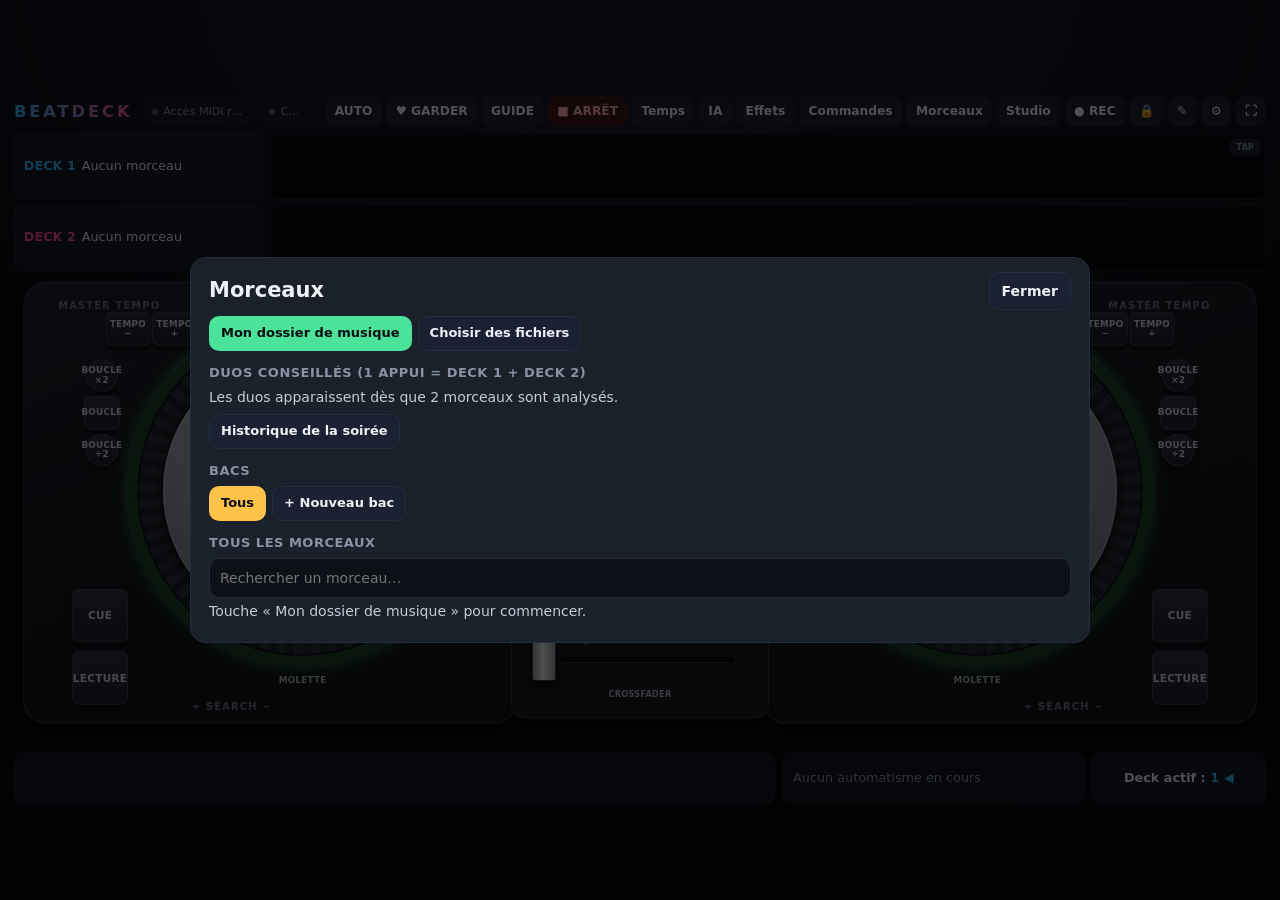
==== index.html @ bd131045 "Add files via upload" ====
<!doctype html>
<html lang="fr"><head><meta charset="utf-8">
<meta name="viewport" content="width=device-width,initial-scale=1,viewport-fit=cover,user-scalable=no">
<meta name="theme-color" content="#0b0d12"><link rel="manifest" href="beatdeck-manifest.json"><link rel="icon" href="beatdeck-192.png"><link rel="apple-touch-icon" href="beatdeck-192.png">
<title>BeatDeck</title>
<link rel="stylesheet" href="bd-style.css?v=5.3.1">
</head><body>
<div id="vp"><div id="stage">
  <header id="top">
    <b id="logo">BEATDECK</b><span id="st" class="pill">Platine non détectée</span><span id="prep" class="pill" hidden></span><span id="cb" class="pill">Compatibilité —</span>
    <span class="sp"></span>
    <button id="au" class="hb" title="L'IA enchaîne les morceaux à ta place">AUTO</button>
    <button id="garde" class="hb" title="Le public aime : je reste sur ce morceau aussi longtemps que tu veux">♥ GARDER</button>
    <button id="gu" class="hb" title="L'IA te guide pendant que tu mixes">GUIDE</button>
    <button id="stop" class="hb danger" title="Arrête tous les automatismes">■ ARRÊT</button>
    <button class="hb" data-pal="pal_temps">Temps</button><button class="hb" data-pal="pal_ia">IA</button><button class="hb" data-pal="pal_fx">Effets</button>
    <button class="hb" data-pal="rcm">Commandes</button><button class="hb" id="bLib">Morceaux</button><button class="hb" id="bStudio">Studio</button>
    <button class="hb" id="rec" title="Enregistrer le mix">● REC</button><button class="hb" id="lock" title="Mode soirée : écran verrouillé et toujours allumé">🔒</button><button class="hb" id="bEdit" title="Touche une commande à l'écran pour changer sa fonction">✎</button><button class="hb" data-pal="set" title="Réglages">⚙</button><button class="hb" id="fs" title="Plein écran">⛶</button>
  </header>
  <div id="waves"></div>
  <div id="sx1"></div>
  <footer id="bas"><div id="coach"></div><div id="note" hidden></div><div id="trans"></div><div id="actif"></div></footer>
</div></div>

<!-- Palette Temps -->
<div class="pan pal" id="pal_temps" hidden><div class="card">
  <div class="ch2"><h2>Temps</h2><span class="sp"></span><button class="x">Fermer</button></div>
  <p id="tinfo" class="info"></p>
  <h3>Ce morceau seulement</h3><div class="row" id="tcur"></div>
  <h3>Durée de chaque morceau (mode AUTO)</h3><div class="row" id="tdef"></div>
  <h3>Quand changer de morceau</h3><div class="row"><button data-tm="musical">Au meilleur moment musical (près de la durée)</button><button data-tm="precis">À l'échéance exacte (calée sur le temps)</button></div>
  <h3>Durée de la transition</h3><div class="row"><button data-tb="8">Éclair · 8 temps</button><button data-tb="16">Normale · 16 temps</button><button data-tb="32">Longue · 32 temps</button></div>
  <h3>Morceau suivant</h3><div class="row"><button id="tsi">Démarrer au refrain (sauter l'intro)</button></div>
</div></div>

<!-- Palette IA -->
<div class="pan pal" id="pal_ia" hidden><div class="card">
  <div class="ch2"><h2>IA</h2><span class="sp"></span><button class="x">Fermer</button></div>
  <div class="row"><button id="iaAuto">Mode AUTO</button><button id="iaNow">Mixer maintenant</button><button id="iaPlanBtn">Voir le plan prévu</button></div>
  <div id="iaPlan"></div>
  <div class="row"><button id="iaSugg" class="on ai">Meilleurs morceaux pour celui qui joue</button><button id="iaVal">Me montrer chaque transition AUTO avant</button></div>
  <h3>Piocher dans</h3><div class="row" id="iaBac"></div>
  <h3>Exigence sur le style des morceaux</h3><div class="row"><button data-ex="stricte">Stricte (même style uniquement)</button><button data-ex="normale">Normale</button><button data-ex="libre">Libre</button></div>
  <h3>Style des transitions</h3><div class="row"><button data-sty="propre">Propre, comme un DJ (conseillé)</button><button data-sty="festif">Festive (plus d'effets)</button></div>
  <h3>Effets pendant les morceaux (mode AUTO)</h3><div class="row"><button data-anim="non">Aucun</button><button data-anim="discret">Discrets (montée avant les drops)</button><button data-anim="normal">Normaux</button></div>
  <h3>Changer de style de musique</h3><div class="row"><button data-bloc="3">Après 3 morceaux</button><button data-bloc="5">Après 5</button><button data-bloc="8">Après 8</button><button data-bloc="0">Jamais</button><button id="iaRet">Revenir au tempo d'origine après chaque mix</button></div>
  <h3>Ambiance</h3><div class="row"><button data-amb="chill">Calme</button><button data-amb="normal">Normale</button><button data-amb="chaud">Chaude</button></div>
  <h3>Technique de transition</h3><div class="row" id="iaTech"></div>
  <h3>Préférences</h3><div class="row"><button id="iaAp">Suivre le plan IA</button><button id="iaDa">Drop automatique</button><button id="iaFx">Effets automatiques</button><button id="iaAf">Corriger les erreurs avant le mix</button></div>
  <p class="mu petit">« Suivre le plan IA » : chaque mix suit le plan calculé pour les deux morceaux. « Corriger les erreurs » : si un problème est détecté juste avant le mix, l'IA applique la correction proposée. Une technique forcée reste vérifiée par la détection d'erreurs.</p>
</div></div>

<!-- Palette Effets -->
<div class="pan pal" id="pal_fx" hidden><div class="card wide">
  <div class="ch2"><h2>Effets</h2><span class="sp"></span><button class="x">Fermer</button></div>
  <p class="mu petit">« Essayer » joue l'effet sur le deck en cours. « Attribuer » : touche ensuite la commande de ta platine (ou à l'écran) qui doit faire cet effet. Tiens SHIFT en même temps pour l'attribuer à la combinaison SHIFT.</p>
  <div class="row"><button id="mcB" class="on ai">Mes macros (plusieurs actions sur un seul bouton)</button></div>
  <div id="fxl"></div>
</div></div>

<!-- Commandes -->
<div class="pan" id="rcm" hidden><div class="card wide">
  <div class="ch2"><h2>Commandes de la platine</h2><span class="sp"></span><button class="x">Fermer</button></div>
  <p id="rcInfo" class="info"></p>
  <div class="row"><button id="rcCap" class="on ai">Configurer la platine pas à pas</button><button id="rcTest">Tester les commandes</button><button id="rcEdit">Modifier en touchant l'écran</button><button id="rcReset">Tout remettre par défaut</button></div>
  <div id="rcl"></div>
</div></div>

<!-- Éditeur de fonction -->
<div class="pan" id="pick" hidden><div class="card wide">
  <div class="ch2"><h2 id="pkT"></h2><span class="sp"></span><button class="x">Fermer</button></div>
  <p id="pkSub" class="mu"></p>
  <div id="pkForm"></div>
  <input class="inp" id="pkQ" placeholder="Rechercher une fonction…"><div id="pkL"></div>
</div></div>

<!-- Morceaux -->
<div class="pan" id="libm" hidden><div class="card wide">
  <div class="ch2"><h2>Morceaux</h2><span class="sp"></span><button class="x">Fermer</button></div>
  <input type="file" accept="audio/*" multiple id="lf" hidden><input type="file" webkitdirectory multiple id="lfd" hidden>
  <div class="row"><button id="ld_" class="on ok">Mon dossier de musique</button><button id="la">Choisir des fichiers</button></div><p class="mu" id="ls"></p>
  <h3>Duos conseillés (1 appui = deck 1 + deck 2)</h3><div id="dl"></div>
  <div class="row"><button id="hiB">Historique de la soirée</button></div>
  <h3>Bacs</h3><div class="row" id="bacs"></div>
  <h3>Tous les morceaux</h3><input id="q" class="inp" placeholder="Rechercher un morceau…"><div id="ll"></div>
</div></div>
<div class="pan" id="sugg" hidden><div class="card wide">
  <div class="ch2"><h2 id="sgT">Meilleurs morceaux</h2><span class="sp"></span><button class="x">Fermer</button></div>
  <div class="row"><button data-sd="0">Après le deck 1</button><button data-sd="1">Après le deck 2</button></div>
  <p id="sgI" class="info"></p><div id="sgL"></div>
</div></div>
<div class="pan" id="trk" hidden><div class="card"><div class="ch2"><h2 id="trkt" style="font-size:18px"></h2><span class="sp"></span><button class="x">Fermer</button></div><div id="trkb"></div></div></div>

<!-- Studio -->
<div class="pan" id="studio" hidden><div class="card big">
  <div class="ch2"><h2>Studio</h2><span class="sp"></span><button class="x">Fermer</button></div>
  <div class="tabs"><button data-st="st_tr" class="on">Transition</button><button data-st="st_du">Duos</button><button data-st="st_set">Set</button></div>
  <div id="st_tr" class="tabp"></div><div id="st_du" class="tabp" hidden></div><div id="st_set" class="tabp" hidden></div>
</div></div>

<!-- Macros -->
<div class="pan" id="macros" hidden><div class="card wide">
  <div class="ch2"><h2>Mes macros</h2><span class="sp"></span><button class="x">Fermer</button></div>
  <div class="row"><select class="sel" id="mcSel"></select><button id="mcNew">Nouvelle</button><button id="mcRen">Renommer</button><button id="mcDel">Supprimer</button></div>
  <div class="row"><button id="mcTry" class="on ok">Lancer</button><button id="mcAsg" class="on ai">Attribuer à une commande</button><button id="mcIA">L'IA propose une macro pour les 2 morceaux chargés</button></div>
  <div id="mcE"></div>
</div></div>
<!-- Aperçu avant transition AUTO -->
<div class="pan pal" id="apercu" hidden><div class="card">
  <div class="ch2"><h2>Transition prévue</h2><span class="sp"></span></div>
  <p id="apI" class="info"></p><canvas id="apC" class="tl" style="height:90px"></canvas><div id="apL"></div>
  <div class="row"><button id="apOk" class="on ok">Valider</button><button id="apAlt">Autre technique</button><button id="apNo">Repousser de 32 temps</button></div>
</div></div>
<!-- Historique -->
<div class="pan" id="hist" hidden><div class="card wide">
  <div class="ch2"><h2>Historique de la soirée</h2><span class="sp"></span><button class="x">Fermer</button></div>
  <div class="row"><button id="hiX">Copier la liste</button><button id="hiC">Effacer</button></div><div id="hiL"></div>
</div></div>
<!-- Réglages -->
<div class="pan" id="set" hidden><div class="card">
  <div class="ch2"><h2>Réglages</h2><span class="sp"></span><button class="x">Fermer</button></div>
  <h3>Profil (commandes, affichage, préférences de l'IA)</h3><select id="pf" class="sel"></select>
  <div class="row"><button id="pfn">Nouveau</button><button id="pfd">Dupliquer</button><button id="pfr">Renommer</button><button id="pfx">Supprimer</button><button id="pfe">Exporter</button><button id="pfi">Importer</button></div><input type="file" id="pfif" accept="application/json,.json" hidden>
  <h3>Retard du son (enceintes Bluetooth)</h3>
  <p class="mu petit">Le Bluetooth ajoute un retard entre la tablette et les enceintes. Mesure-le pour que les effets et les boucles tombent pile sur ce que tu entends.</p>
  <div class="row"><b id="latV"></b><button id="latM" class="on ai">Mesurer le retard</button><input type="range" class="rg" id="latS" min="0" max="500" step="5" style="flex:1"></div>
  <h3>Casque séparé (platine branchée en USB)</h3>
  <p class="mu petit" id="casInfo">Fonctionne seulement si la tablette envoie le son à la platine par le câble USB, et si Chrome accepte 4 canaux.</p>
  <div class="row"><button id="casT">Tester le casque séparé</button><label class="chk"><input type="checkbox" id="casOn">Utiliser le casque séparé</label></div>
  <h3>Son</h3>
  <label class="chk"><input type="checkbox" id="egal">Égaliser le volume entre les morceaux</label>
  <label class="chk"><input type="checkbox" id="calage">Démarrer le deck suivant calé sur le temps de l'autre</label>
  <label class="chk"><input type="checkbox" id="anaLive">Analyser la bibliothèque même pendant la lecture</label>
  <div class="row"><button id="tb">Tester le son</button></div>
  <h3>Affichage</h3>
  <label class="chk"><input type="checkbox" id="ui_wave">Formes d'onde</label><label class="chk"><input type="checkbox" id="ui_coach">Bandeau d'aide de l'IA</label>
  <span class="mu petit">Taille maximale de l'interface</span><input type="range" class="rg" id="ui_size" min=".6" max="1" step=".05">
  <div class="row"><button id="inst" hidden>Installer l'application</button></div>
  <p class="mu petit" id="ver"></p>
</div></div>

<!-- Mesure du retard -->
<div class="pan" id="calib" hidden><div class="card">
  <div class="ch2"><h2>Mesure du retard</h2><span class="sp"></span><button class="x">Fermer</button></div>
  <p>Mets le volume des enceintes à un niveau normal. Je vais jouer des « tic ». <b>Touche le grand bouton en même temps que chaque tic que tu entends</b>, en suivant le rythme.</p>
  <button id="calTap" class="tap">Commencer</button>
  <p id="calR" class="info"></p>
</div></div>

<!-- Choix -->
<div class="pan" id="choose" hidden><div class="card"><h3 id="cht"></h3><div class="row" id="chb"></div><div class="row"><button class="x">Annuler</button></div></div></div>

<!-- Capture guidée -->
<div id="cap" class="bandeau" hidden><div class="card">
  <small id="capN"></small><h2 id="capT"></h2><p id="capH"></p><p id="capR" class="info"></p><div class="bar"><i id="capP"></i></div>
  <div class="row"><button id="capB">← Retour</button><button id="capRe">Recommencer cette étape</button><button id="capNone">Elle n'envoie rien</button><button id="capSk">Passer</button><span class="sp"></span><button id="capQ">Quitter</button></div>
</div></div>
<!-- Test des commandes -->
<div id="test" class="bandeau" hidden><div class="card">
  <h2>Test des commandes</h2><p id="testL" class="info">Bouge une commande de ta platine : elle s'allume à l'écran et son message s'affiche ici.</p>
  <div class="row"><label class="chk"><input type="checkbox" id="testRun">Exécuter aussi les fonctions</label><span class="sp"></span><button id="testQ">Fermer</button></div>
</div></div>
<div id="learn" class="bandeau" hidden><div class="card"><h2 id="lnT"></h2><p>Touche maintenant la commande de ta platine (ou à l'écran) qui doit faire cet effet. Tiens SHIFT en même temps pour l'attribuer à la combinaison SHIFT.</p><div class="row"><span class="sp"></span><button id="lnQ">Annuler</button></div></div></div>

<div id="toast"></div>
<script src="bd-core.js?v=5.3.1"></script>
<script src="bd-audio.js?v=5.3.1"></script>
<script src="bd-analyse.js?v=5.3.1"></script>
<script src="bd-fonctions.js?v=5.3.1"></script>
<script src="bd-midi.js?v=5.3.1"></script>
<script src="bd-bib.js?v=5.3.1"></script>
<script src="bd-auto.js?v=5.3.1"></script>
<script src="bd-studio.js?v=5.3.1"></script>
<script src="bd-ui.js?v=5.3.1"></script>
<script src="bd-plus.js?v=5.3.1"></script>
<script src="bd-app.js?v=5.3.1"></script>
</body></html>
---- bd-style.css ----
:root{--s:#131722;--s2:#1b2132;--ln:#262d3d;--tx:#eef1f6;--mu:#8a93a5;--ai:#ffc24b;--ok:#4be39a;--bad:#ff5d5d;--led:#44e07a;--d0:#3ab4ff;--d1:#ff4f93}
*{box-sizing:border-box;-webkit-tap-highlight-color:transparent}
html,body{margin:0;height:100%;overflow:hidden;background:#07080b;color:var(--tx);font:14px/1.3 system-ui,-apple-system,Roboto,sans-serif;user-select:none;-webkit-user-select:none;touch-action:none}
[hidden]{display:none!important}
button{font:inherit;font-weight:600;color:var(--tx);background:var(--s2);border:1px solid var(--ln);border-radius:10px;padding:9px 12px;cursor:pointer}
button:active{transform:scale(.96)}
button.on{background:var(--c,var(--ok));color:#0b0d12;border-color:transparent}
button.on.ai{--c:var(--ai)}button.on.ok{--c:var(--ok)}
.mu{color:var(--mu)}.petit{font-size:12px}
.sp{flex:1}

/* ---- scène à l'échelle (2200 × 1240) ---- */
#vp{position:fixed;inset:0;overflow:hidden;background:radial-gradient(120% 90% at 50% 0,#171c2c,#07080b 70%)}
#stage{position:absolute;left:0;top:0;width:2200px;height:1240px;transform-origin:0 0;font-size:22px}
#top{position:absolute;left:24px;right:24px;top:10px;height:56px;display:flex;align-items:center;gap:10px;white-space:nowrap}
#logo{font-weight:800;letter-spacing:5px;font-size:28px;background:linear-gradient(90deg,var(--d0),var(--d1));-webkit-background-clip:text;background-clip:text;color:transparent;margin-right:6px}
.pill{max-width:440px;overflow:hidden;text-overflow:ellipsis;font-size:19px;color:var(--mu);background:var(--s);border:1px solid var(--ln);border-radius:30px;padding:8px 16px;cursor:default}
.pill:before{content:"";display:inline-block;width:11px;height:11px;border-radius:50%;background:#555;margin-right:9px;vertical-align:1px}
.pill.ok{color:var(--tx)}.pill.ok:before{background:var(--ok);box-shadow:0 0 10px var(--ok)}
#cb{cursor:pointer}#cb i{display:none}
.hb{font-size:21px;padding:10px 18px;border-radius:14px}
.hb.danger{background:#3a1418;border-color:#7a2630;color:#ffb3b8}
.hb.danger.vif{background:var(--bad);color:#fff;box-shadow:0 0 20px var(--bad)}
#au.on{--c:var(--ai)}
#garde.on{--c:#ff6f9f}
#bEdit.on{--c:var(--ai)}

#waves{position:absolute;left:24px;right:24px;top:76px;height:236px;display:flex;flex-direction:column;gap:8px}
.wr{flex:1;display:flex;gap:10px;min-height:0}
.wi{width:430px;background:var(--s);border:1px solid var(--ln);border-radius:14px;padding:10px 16px;display:flex;flex-direction:column;justify-content:center;gap:4px;overflow:hidden}
.wi .t1{display:flex;gap:10px;align-items:baseline;white-space:nowrap}.wi .t1 b{color:var(--c)}
.wi .nm{overflow:hidden;text-overflow:ellipsis;white-space:nowrap;font-size:22px}
.wi .t2{color:var(--mu);font-size:18px;white-space:nowrap;overflow:hidden;text-overflow:ellipsis}
.wc{flex:1;position:relative;border-radius:14px;overflow:hidden;border:1px solid var(--ln);background:#07080c}
.wc canvas{position:absolute;inset:0;width:100%;height:100%}
.wc .tag{position:absolute;right:10px;top:8px;font-size:16px;color:var(--ai);background:#000a;border-radius:8px;padding:2px 8px}
body.nowave #waves{opacity:.0;pointer-events:none}

/* ---- la platine SX1 ---- */
#sx1{position:absolute;inset:0;pointer-events:none}
#sx1>*{pointer-events:auto}
.plate{position:absolute;border-radius:40px;background:linear-gradient(160deg,#1e222b,#121419 60%);border:2px solid #2a2f3b;box-shadow:inset 0 2px 0 #ffffff10,0 20px 40px -18px #000;pointer-events:none!important}
.plate.mx{background:linear-gradient(180deg,#24282f,#16181d);border-radius:26px}
.deco{position:absolute;color:#6d7484;font-size:17px;letter-spacing:2px;font-weight:700;pointer-events:none!important;white-space:nowrap}
.deco.brand{font-size:26px;letter-spacing:1px;color:#9aa1ad;font-weight:600}
.ctl{position:absolute;transform:translate(-50%,-50%);display:flex;align-items:center;justify-content:center;touch-action:none}
.ctl .lbl{pointer-events:none;text-align:center;line-height:1.05;font-weight:800;letter-spacing:.5px}
.ctl .lbl.s{display:none;color:var(--ai)}
body.shift .ctl .lbl.b.hasS{display:none}body.shift .ctl .lbl.s{display:block}
.ctl .phn{display:none;position:absolute;left:50%;top:-4px;transform:translate(-50%,-100%);font-size:14px;color:var(--ai);white-space:nowrap;font-weight:700;background:#000c;padding:1px 6px;border-radius:6px}
body.edit .ctl .phn{display:block}
body.edit .ctl{outline:2px dashed #ffc24b88;outline-offset:4px;border-radius:12px}
.btn{background:linear-gradient(#2c313c,#1d2028);border:2px solid #3a404d;border-radius:12px;color:#d8dde6;box-shadow:0 5px 0 #0b0c10,0 8px 14px -6px #000;font-size:15px;padding:2px}
.btn.round{border-radius:50%}
.btn:active,.btn.hit{transform:translate(-50%,-48%);box-shadow:0 2px 0 #0b0c10}
.btn.on{border-color:var(--led);color:#fff;box-shadow:0 5px 0 #0b0c10,0 0 18px -2px var(--led),inset 0 0 12px #44e07a40}
.btn.big .lbl{font-size:18px}
.knob{flex-direction:column}
.knob .kb{position:relative;width:100%;height:100%;border-radius:50%}
.knob .kb:before{content:"";position:absolute;inset:-9px;border-radius:50%;background:conic-gradient(from 225deg,var(--c,#ffc24b) calc(var(--v,0)*270deg),#262d3d 0 270deg,transparent 0);-webkit-mask:radial-gradient(circle,transparent 62%,#000 64%);mask:radial-gradient(circle,transparent 62%,#000 64%)}
.knob .kb i{position:absolute;inset:0;border-radius:50%;background:radial-gradient(circle at 35% 28%,#5b6372,#15181f 70%);box-shadow:inset 0 1px 1px #fff3,0 6px 10px #000a}
.knob .kb i:after{content:"";position:absolute;left:50%;top:6px;width:5px;height:18px;margin-left:-2.5px;background:#fff;border-radius:3px}
.knob .lbl{position:absolute;top:100%;margin-top:14px;font-size:14px;color:#aeb4c0;white-space:nowrap}
.knob.flt .kb:before{--c:var(--led)}
.enc .kb:before{background:conic-gradient(#3a404d 0 360deg)!important}
.jog{border-radius:50%}
.jog .ring{position:absolute;inset:0;border-radius:50%;background:conic-gradient(var(--led) calc(var(--p,0)*360deg),#20402a 0);box-shadow:0 0 30px -8px var(--led)}
.jog .plat{position:absolute;inset:16px;border-radius:50%;background:repeating-conic-gradient(#2a2e37 0 3deg,#1d2027 3deg 6deg);box-shadow:inset 0 0 0 3px #0e1015}
.jog .top{position:absolute;inset:60px;border-radius:50%;background:radial-gradient(circle at 40% 30%,#c9ced6,#8b919c 55%,#6a707b);box-shadow:inset 0 2px 6px #fff8,0 4px 20px #000}
.jog .spin{position:absolute;inset:60px;border-radius:50%}
.jog .spin:after{content:"";position:absolute;left:50%;top:10px;width:10px;height:44px;margin-left:-5px;background:var(--c);border-radius:6px;box-shadow:0 0 10px var(--c)}
.jog .mid{position:absolute;inset:0;display:flex;flex-direction:column;align-items:center;justify-content:center;color:#11131a;pointer-events:none}
.jog .mid b{font-size:58px;line-height:1}.jog .mid small{font-size:20px;font-weight:700}
.jog .mid .tr{font-size:26px;font-weight:800;margin-top:6px;font-variant-numeric:tabular-nums}
.jog .lbl{position:absolute;bottom:-34px;font-size:15px;color:#aeb4c0}
.jog .ld{position:absolute;top:44%;font-size:22px;color:#11131a;font-weight:800;background:#ffc24b;border-radius:10px;padding:4px 10px}
.xf .tr{position:absolute;left:0;right:0;top:50%;height:12px;margin-top:-6px;background:#07080c;border:1px solid #3a404d;border-radius:6px}
.xf .th{position:absolute;top:50%;width:46px;height:78px;margin:-39px 0 0 -23px;border-radius:9px;background:linear-gradient(90deg,#8a919d,#f1f3f6 45%,#8a919d);border:3px solid #0a0b0e;box-shadow:0 8px 14px #000a}
.xf .lbl{position:absolute;top:100%;margin-top:22px;font-size:14px;color:#aeb4c0}
.hl{outline:5px solid var(--ai)!important;outline-offset:8px;border-radius:14px;animation:pulse 1s infinite}
.knob.hl,.enc.hl,.jog.hl,.round.hl{border-radius:50%}
@keyframes pulse{50%{outline-color:#ffc24b55}}
.flash{animation:fl .25s}
@keyframes fl{0%{filter:brightness(2.2)}100%{filter:none}}

#bas{position:absolute;left:24px;right:24px;bottom:12px;height:88px;display:flex;gap:12px}
#coach{flex:1;display:flex;align-items:center;padding:0 22px;border:1px solid var(--ln);border-radius:16px;background:var(--s);font-weight:600;overflow:hidden;white-space:nowrap;text-overflow:ellipsis;color:var(--mu)}
#coach.on{border-color:var(--ai);color:var(--tx)}
body.nocoach #coach{visibility:hidden}
#trans{width:520px;display:flex;align-items:center;gap:12px;padding:0 18px;border:1px solid var(--ln);border-radius:16px;background:var(--s);color:var(--mu);overflow:hidden;white-space:nowrap}
#trans.on{border-color:var(--ok);color:var(--tx)}
#actif{width:300px;display:flex;align-items:center;justify-content:center;border:1px solid var(--ln);border-radius:16px;background:var(--s);font-weight:800}

/* ---- panneaux (taille normale, hors échelle) ---- */
.pan{position:fixed;inset:0;display:flex;justify-content:center;align-items:center;background:#000a;z-index:20;touch-action:auto}
.pan.pal{align-items:flex-start;justify-content:flex-end;padding:56px 14px 0 0;background:#0006}
.card{width:min(580px,95vw);max-height:92vh;overflow:auto;background:#1b212b;border:1px solid var(--ln);border-radius:16px;padding:14px 18px;user-select:text;-webkit-user-select:text;touch-action:pan-y}
.card.wide{width:min(900px,96vw)}.card.big{width:min(1140px,98vw);max-height:96vh}
.card h2{margin:2px 0;font-size:21px}.card h3{margin:14px 0 6px;font-size:13px;color:var(--mu);font-weight:600;text-transform:uppercase;letter-spacing:.5px}.card p{margin:4px 0 8px;color:#c5ccd8}
.ch2{display:flex;align-items:center;gap:8px}
.row{display:flex;flex-wrap:wrap;gap:6px;align-items:center;margin:6px 0}.row button{padding:8px 11px;font-size:13px}
.tabs{display:flex;gap:6px;margin:8px 0}.tabs button{flex:1}.tabs button.on{--c:var(--ai)}
.sel,.inp{width:100%;padding:10px;border-radius:10px;background:#0d1017;color:var(--tx);border:1px solid var(--ln);font:inherit}.row .sel,.row .inp{width:auto;flex:1;min-width:120px}
.info{background:#0d1017;border:1px solid var(--ln);border-radius:10px;padding:8px 10px;font-size:13px}
.info:empty{display:none}
.bar{height:6px;background:#07080c;border-radius:3px;margin:8px 0}.bar i{display:block;height:100%;background:var(--ai);border-radius:3px;width:0}
.chk{display:flex;align-items:center;gap:8px;padding:6px 0}.chk input{width:20px;height:20px;accent-color:#ffc24b}
.lr{display:flex;align-items:center;gap:8px;padding:6px 0;border-bottom:1px solid var(--ln)}.lr>span{flex:1;overflow:hidden;white-space:nowrap;text-overflow:ellipsis}.lr button{min-width:40px;padding:8px 10px;font-weight:700}.lr.sel1{background:#ffc24b22}
.lr .nm{flex:1;text-align:left;overflow:hidden;text-overflow:ellipsis;white-space:nowrap}
.lr .wrap{white-space:normal}
.lr .d0{color:var(--d0)}.lr .d1{color:var(--d1)}
details{border-bottom:1px solid var(--ln);padding:4px 0}summary{padding:9px 0;font-weight:700;cursor:pointer}
.tag2{font-size:10px;color:var(--ai);border:1px solid #ffc24b66;border-radius:8px;padding:1px 6px;margin-left:4px}
.chip{padding:6px 10px;border-radius:16px;border:1px solid var(--ln);background:#0d1017;font-size:12px;color:var(--mu)}.chip.g{color:var(--ok);border-color:#4be39a66}.chip.a{color:var(--ai);border-color:#ffc24b66}.chip.r{color:var(--bad);border-color:#ff5d5d66}
.chips{display:flex;flex-wrap:wrap;gap:6px;margin:6px 0}
.iss{border-left:3px solid var(--ai);background:#0d1017;border-radius:8px;padding:8px 10px;margin:6px 0}.iss.err{border-color:var(--bad)}.iss.ok{border-color:var(--ok)}.iss button{margin-top:6px;padding:6px 10px;font-size:12px}
canvas.tl{width:100%;height:56px;display:block;background:#07080c;border:1px solid var(--ln);border-radius:10px;margin:6px 0;touch-action:none}
ul.pl{margin:4px 0 8px;padding-left:18px;color:#c5ccd8}ul.pl li{margin:3px 0}
input[type=range].rg{width:100%;accent-color:#ffc24b}
.fld{display:grid;grid-template-columns:minmax(150px,40%) 1fr;gap:6px 10px;align-items:center;margin:8px 0}
.fld label{color:var(--mu);font-size:13px}
.fn{display:flex;align-items:center;gap:8px;padding:7px 8px;border-radius:8px;cursor:pointer}.fn:hover,.fn.sel{background:#ffc24b22}.fn b{flex:1}.fn small{color:var(--mu)}
.bandeau{position:fixed;left:0;right:0;bottom:10px;display:flex;justify-content:center;z-index:25;pointer-events:none}
.bandeau .card{pointer-events:auto;border-color:var(--ai);width:min(760px,96vw)}
.tap{display:block;width:100%;height:150px;font-size:26px;margin:10px 0;--c:var(--ai)}
.tap.on{background:var(--ai);color:#111}
#toast{position:fixed;top:12px;left:50%;transform:translateX(-50%);background:#1b212b;border:1px solid var(--ln);border-radius:20px;padding:9px 18px;opacity:0;transition:opacity .25s;pointer-events:none;z-index:40;max-width:92vw;text-align:center}
#toast.on{opacity:1}#toast.err{border-color:var(--bad);color:#ffc5c9}
.bandeau.haut{bottom:auto;top:10px}

.pill{max-width:300px}
.hb{padding:10px 14px}
#gu.on{--c:var(--ok)}#rec.on{background:var(--bad);color:#fff;border-color:transparent}#lock.on{--c:var(--ai)}
.wi{position:relative}.tapb{position:absolute;right:10px;top:10px;font-size:14px;padding:4px 10px;border-radius:8px;color:var(--mu)}
.jog.alerte .ring{animation:al .5s infinite alternate}@keyframes al{to{background:conic-gradient(var(--bad) 360deg,var(--bad) 0);box-shadow:0 0 40px var(--bad)}}
body.verrou #sx1{pointer-events:none}body.verrou #sx1 .ctl{pointer-events:none}
#coach.guide{color:var(--tx);border-color:var(--ok);font-size:24px}
#coach.now{background:#4be39a33;border-color:var(--ok);animation:fl .4s}
#note{position:absolute;right:312px;top:0;width:520px;height:88px;display:flex;align-items:center;gap:14px;padding:0 18px;border:1px solid var(--ai);border-radius:16px;background:#1b212b;font-weight:700;z-index:2}
#note button{font-size:30px;padding:4px 18px}
.mstep{flex-wrap:wrap}.mstep .sel{flex:1;min-width:180px;width:auto}
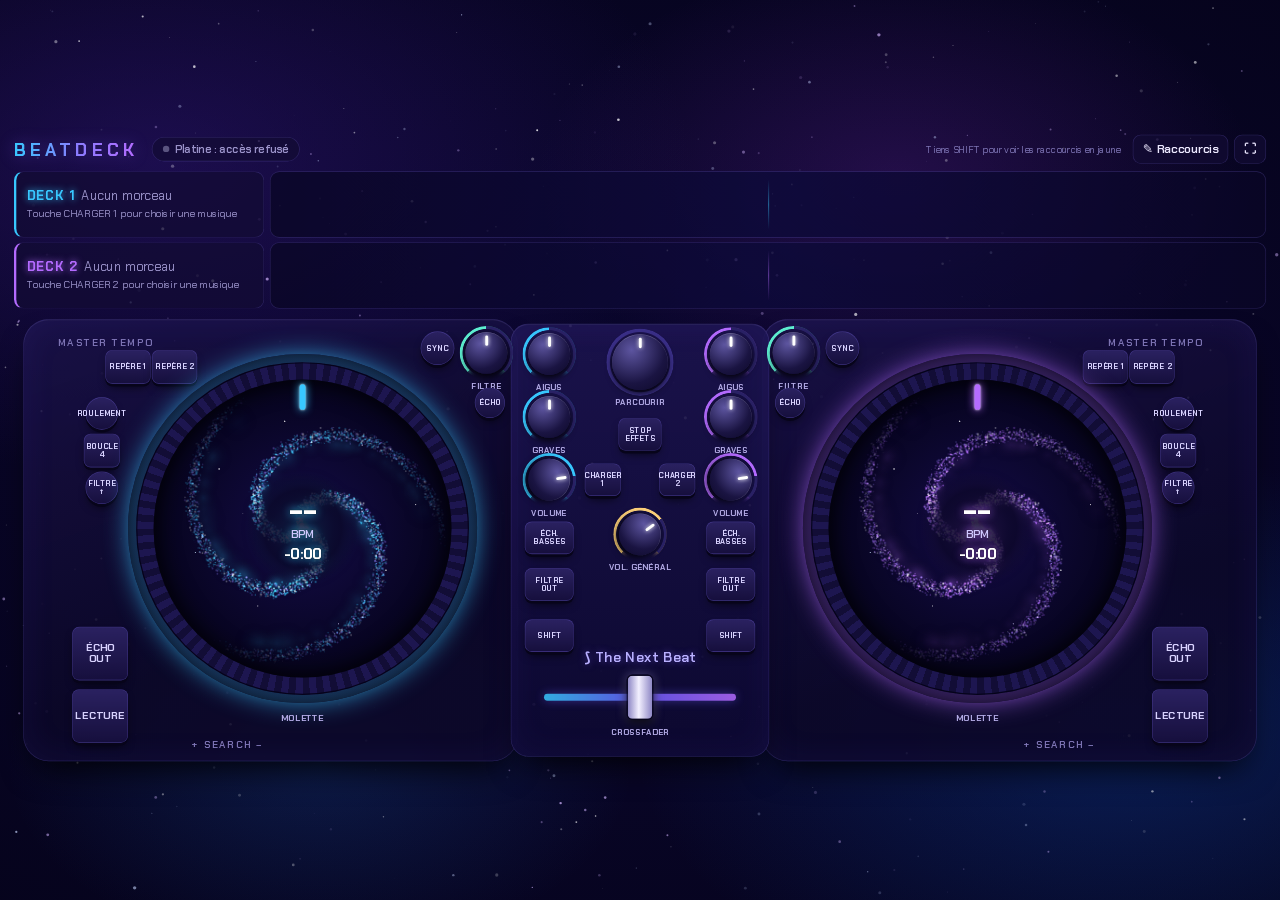
==== commit 0e9b8d80: "Add files via upload" ====
--- a/index.html
+++ b/index.html
@@ -1,177 +1,57 @@
 <!doctype html>
 <html lang="fr"><head><meta charset="utf-8">
 <meta name="viewport" content="width=device-width,initial-scale=1,viewport-fit=cover,user-scalable=no">
-<meta name="theme-color" content="#0b0d12"><link rel="manifest" href="beatdeck-manifest.json"><link rel="icon" href="beatdeck-192.png"><link rel="apple-touch-icon" href="beatdeck-192.png">
+<meta name="theme-color" content="#05031a"><link rel="manifest" href="beatdeck-manifest.json"><link rel="icon" href="beatdeck-192.png"><link rel="apple-touch-icon" href="beatdeck-192.png">
 <title>BeatDeck</title>
-<link rel="stylesheet" href="bd-style.css?v=5.3.1">
+<link rel="preconnect" href="https://fonts.googleapis.com"><link rel="preconnect" href="https://fonts.gstatic.com" crossorigin>
+<link href="https://fonts.googleapis.com/css2?family=Chakra+Petch:wght@500;600;700&display=swap" rel="stylesheet">
+<link rel="stylesheet" href="bd-style.css?v=6.2.0">
 </head><body>
+<canvas id="ciel"></canvas>
 <div id="vp"><div id="stage">
   <header id="top">
-    <b id="logo">BEATDECK</b><span id="st" class="pill">Platine non détectée</span><span id="prep" class="pill" hidden></span><span id="cb" class="pill">Compatibilité —</span>
+    <b id="logo">BEATDECK</b>
+    <button id="plat" class="pill" title="Ta platine : connexion et configuration">Platine…</button>
     <span class="sp"></span>
-    <button id="au" class="hb" title="L'IA enchaîne les morceaux à ta place">AUTO</button>
-    <button id="garde" class="hb" title="Le public aime : je reste sur ce morceau aussi longtemps que tu veux">♥ GARDER</button>
-    <button id="gu" class="hb" title="L'IA te guide pendant que tu mixes">GUIDE</button>
-    <button id="stop" class="hb danger" title="Arrête tous les automatismes">■ ARRÊT</button>
-    <button class="hb" data-pal="pal_temps">Temps</button><button class="hb" data-pal="pal_ia">IA</button><button class="hb" data-pal="pal_fx">Effets</button>
-    <button class="hb" data-pal="rcm">Commandes</button><button class="hb" id="bLib">Morceaux</button><button class="hb" id="bStudio">Studio</button>
-    <button class="hb" id="rec" title="Enregistrer le mix">● REC</button><button class="hb" id="lock" title="Mode soirée : écran verrouillé et toujours allumé">🔒</button><button class="hb" id="bEdit" title="Touche une commande à l'écran pour changer sa fonction">✎</button><button class="hb" data-pal="set" title="Réglages">⚙</button><button class="hb" id="fs" title="Plein écran">⛶</button>
+    <span class="aide">Tiens SHIFT pour voir les raccourcis en jaune</span>
+    <button class="hb" id="bEd" title="Choisir quel raccourci va sur quel bouton">✎ Raccourcis</button>
+    <button class="hb" id="fs" title="Plein écran">⛶</button>
   </header>
   <div id="waves"></div>
   <div id="sx1"></div>
-  <footer id="bas"><div id="coach"></div><div id="note" hidden></div><div id="trans"></div><div id="actif"></div></footer>
+</div></div>
+<div id="toast"></div>
+
+<!-- Ta platine -->
+<div class="pan" id="platp" hidden><div class="card">
+  <div class="ch2"><h2>Ta platine</h2><span class="sp"></span><button class="x">Fermer</button></div>
+  <p id="platI" class="info"></p>
+  <p>Si une commande de ta platine ne fait pas la bonne chose ou marche à l'envers, réapprends-la. Si plusieurs commandes se trompent, refais toute la configuration (environ 2 minutes).</p>
+  <div class="row"><button id="pRe" class="fort">Réapprendre une commande</button><button id="pCap">Configurer toute la platine</button></div>
 </div></div>
 
-<!-- Palette Temps -->
-<div class="pan pal" id="pal_temps" hidden><div class="card">
-  <div class="ch2"><h2>Temps</h2><span class="sp"></span><button class="x">Fermer</button></div>
-  <p id="tinfo" class="info"></p>
-  <h3>Ce morceau seulement</h3><div class="row" id="tcur"></div>
-  <h3>Durée de chaque morceau (mode AUTO)</h3><div class="row" id="tdef"></div>
-  <h3>Quand changer de morceau</h3><div class="row"><button data-tm="musical">Au meilleur moment musical (près de la durée)</button><button data-tm="precis">À l'échéance exacte (calée sur le temps)</button></div>
-  <h3>Durée de la transition</h3><div class="row"><button data-tb="8">Éclair · 8 temps</button><button data-tb="16">Normale · 16 temps</button><button data-tb="32">Longue · 32 temps</button></div>
-  <h3>Morceau suivant</h3><div class="row"><button id="tsi">Démarrer au refrain (sauter l'intro)</button></div>
+<!-- Choisir ses raccourcis -->
+<div class="pan cote" id="rpan" hidden><div class="card">
+  <div class="ch2"><h2 id="rT"></h2><span class="sp"></span><button id="rFin" class="fort">Terminé</button></div>
+  <p id="rCur" class="info"></p>
+  <div class="tabs" id="rTabs"><button data-c="base" class="on">Appui normal</button><button data-c="shift">Avec SHIFT (jaune)</button></div>
+  <label class="chk" id="rDeuxL"><input type="checkbox" id="rDeux" checked> Mettre le même raccourci sur le bouton de l'autre deck</label>
+  <div id="rL"></div>
+  <div class="row"><button id="rReset">Remettre les raccourcis conseillés partout</button></div>
+  <p class="mu">Pour changer un autre bouton, touche-le directement (à l'écran ou sur ta platine).</p>
 </div></div>
 
-<!-- Palette IA -->
-<div class="pan pal" id="pal_ia" hidden><div class="card">
-  <div class="ch2"><h2>IA</h2><span class="sp"></span><button class="x">Fermer</button></div>
-  <div class="row"><button id="iaAuto">Mode AUTO</button><button id="iaNow">Mixer maintenant</button><button id="iaPlanBtn">Voir le plan prévu</button></div>
-  <div id="iaPlan"></div>
-  <div class="row"><button id="iaSugg" class="on ai">Meilleurs morceaux pour celui qui joue</button><button id="iaVal">Me montrer chaque transition AUTO avant</button></div>
-  <h3>Piocher dans</h3><div class="row" id="iaBac"></div>
-  <h3>Exigence sur le style des morceaux</h3><div class="row"><button data-ex="stricte">Stricte (même style uniquement)</button><button data-ex="normale">Normale</button><button data-ex="libre">Libre</button></div>
-  <h3>Style des transitions</h3><div class="row"><button data-sty="propre">Propre, comme un DJ (conseillé)</button><button data-sty="festif">Festive (plus d'effets)</button></div>
-  <h3>Effets pendant les morceaux (mode AUTO)</h3><div class="row"><button data-anim="non">Aucun</button><button data-anim="discret">Discrets (montée avant les drops)</button><button data-anim="normal">Normaux</button></div>
-  <h3>Changer de style de musique</h3><div class="row"><button data-bloc="3">Après 3 morceaux</button><button data-bloc="5">Après 5</button><button data-bloc="8">Après 8</button><button data-bloc="0">Jamais</button><button id="iaRet">Revenir au tempo d'origine après chaque mix</button></div>
-  <h3>Ambiance</h3><div class="row"><button data-amb="chill">Calme</button><button data-amb="normal">Normale</button><button data-amb="chaud">Chaude</button></div>
-  <h3>Technique de transition</h3><div class="row" id="iaTech"></div>
-  <h3>Préférences</h3><div class="row"><button id="iaAp">Suivre le plan IA</button><button id="iaDa">Drop automatique</button><button id="iaFx">Effets automatiques</button><button id="iaAf">Corriger les erreurs avant le mix</button></div>
-  <p class="mu petit">« Suivre le plan IA » : chaque mix suit le plan calculé pour les deux morceaux. « Corriger les erreurs » : si un problème est détecté juste avant le mix, l'IA applique la correction proposée. Une technique forcée reste vérifiée par la détection d'erreurs.</p>
+<!-- Apprentissage des commandes -->
+<div class="bandeau" id="cap" hidden><div class="card">
+  <small id="capN" class="mu"></small><h3 id="capT"></h3><p id="capH"></p><p id="capR" class="ok"></p>
+  <div class="barre"><i id="capP"></i></div>
+  <div class="row"><button id="capB">Revenir</button><button id="capS">Passer (cette commande n'envoie rien)</button><span class="sp"></span><button id="capX">Arrêter</button></div>
 </div></div>
 
-<!-- Palette Effets -->
-<div class="pan pal" id="pal_fx" hidden><div class="card wide">
-  <div class="ch2"><h2>Effets</h2><span class="sp"></span><button class="x">Fermer</button></div>
-  <p class="mu petit">« Essayer » joue l'effet sur le deck en cours. « Attribuer » : touche ensuite la commande de ta platine (ou à l'écran) qui doit faire cet effet. Tiens SHIFT en même temps pour l'attribuer à la combinaison SHIFT.</p>
-  <div class="row"><button id="mcB" class="on ai">Mes macros (plusieurs actions sur un seul bouton)</button></div>
-  <div id="fxl"></div>
-</div></div>
-
-<!-- Commandes -->
-<div class="pan" id="rcm" hidden><div class="card wide">
-  <div class="ch2"><h2>Commandes de la platine</h2><span class="sp"></span><button class="x">Fermer</button></div>
-  <p id="rcInfo" class="info"></p>
-  <div class="row"><button id="rcCap" class="on ai">Configurer la platine pas à pas</button><button id="rcTest">Tester les commandes</button><button id="rcEdit">Modifier en touchant l'écran</button><button id="rcReset">Tout remettre par défaut</button></div>
-  <div id="rcl"></div>
-</div></div>
-
-<!-- Éditeur de fonction -->
-<div class="pan" id="pick" hidden><div class="card wide">
-  <div class="ch2"><h2 id="pkT"></h2><span class="sp"></span><button class="x">Fermer</button></div>
-  <p id="pkSub" class="mu"></p>
-  <div id="pkForm"></div>
-  <input class="inp" id="pkQ" placeholder="Rechercher une fonction…"><div id="pkL"></div>
-</div></div>
-
-<!-- Morceaux -->
-<div class="pan" id="libm" hidden><div class="card wide">
-  <div class="ch2"><h2>Morceaux</h2><span class="sp"></span><button class="x">Fermer</button></div>
-  <input type="file" accept="audio/*" multiple id="lf" hidden><input type="file" webkitdirectory multiple id="lfd" hidden>
-  <div class="row"><button id="ld_" class="on ok">Mon dossier de musique</button><button id="la">Choisir des fichiers</button></div><p class="mu" id="ls"></p>
-  <h3>Duos conseillés (1 appui = deck 1 + deck 2)</h3><div id="dl"></div>
-  <div class="row"><button id="hiB">Historique de la soirée</button></div>
-  <h3>Bacs</h3><div class="row" id="bacs"></div>
-  <h3>Tous les morceaux</h3><input id="q" class="inp" placeholder="Rechercher un morceau…"><div id="ll"></div>
-</div></div>
-<div class="pan" id="sugg" hidden><div class="card wide">
-  <div class="ch2"><h2 id="sgT">Meilleurs morceaux</h2><span class="sp"></span><button class="x">Fermer</button></div>
-  <div class="row"><button data-sd="0">Après le deck 1</button><button data-sd="1">Après le deck 2</button></div>
-  <p id="sgI" class="info"></p><div id="sgL"></div>
-</div></div>
-<div class="pan" id="trk" hidden><div class="card"><div class="ch2"><h2 id="trkt" style="font-size:18px"></h2><span class="sp"></span><button class="x">Fermer</button></div><div id="trkb"></div></div></div>
-
-<!-- Studio -->
-<div class="pan" id="studio" hidden><div class="card big">
-  <div class="ch2"><h2>Studio</h2><span class="sp"></span><button class="x">Fermer</button></div>
-  <div class="tabs"><button data-st="st_tr" class="on">Transition</button><button data-st="st_du">Duos</button><button data-st="st_set">Set</button></div>
-  <div id="st_tr" class="tabp"></div><div id="st_du" class="tabp" hidden></div><div id="st_set" class="tabp" hidden></div>
-</div></div>
-
-<!-- Macros -->
-<div class="pan" id="macros" hidden><div class="card wide">
-  <div class="ch2"><h2>Mes macros</h2><span class="sp"></span><button class="x">Fermer</button></div>
-  <div class="row"><select class="sel" id="mcSel"></select><button id="mcNew">Nouvelle</button><button id="mcRen">Renommer</button><button id="mcDel">Supprimer</button></div>
-  <div class="row"><button id="mcTry" class="on ok">Lancer</button><button id="mcAsg" class="on ai">Attribuer à une commande</button><button id="mcIA">L'IA propose une macro pour les 2 morceaux chargés</button></div>
-  <div id="mcE"></div>
-</div></div>
-<!-- Aperçu avant transition AUTO -->
-<div class="pan pal" id="apercu" hidden><div class="card">
-  <div class="ch2"><h2>Transition prévue</h2><span class="sp"></span></div>
-  <p id="apI" class="info"></p><canvas id="apC" class="tl" style="height:90px"></canvas><div id="apL"></div>
-  <div class="row"><button id="apOk" class="on ok">Valider</button><button id="apAlt">Autre technique</button><button id="apNo">Repousser de 32 temps</button></div>
-</div></div>
-<!-- Historique -->
-<div class="pan" id="hist" hidden><div class="card wide">
-  <div class="ch2"><h2>Historique de la soirée</h2><span class="sp"></span><button class="x">Fermer</button></div>
-  <div class="row"><button id="hiX">Copier la liste</button><button id="hiC">Effacer</button></div><div id="hiL"></div>
-</div></div>
-<!-- Réglages -->
-<div class="pan" id="set" hidden><div class="card">
-  <div class="ch2"><h2>Réglages</h2><span class="sp"></span><button class="x">Fermer</button></div>
-  <h3>Profil (commandes, affichage, préférences de l'IA)</h3><select id="pf" class="sel"></select>
-  <div class="row"><button id="pfn">Nouveau</button><button id="pfd">Dupliquer</button><button id="pfr">Renommer</button><button id="pfx">Supprimer</button><button id="pfe">Exporter</button><button id="pfi">Importer</button></div><input type="file" id="pfif" accept="application/json,.json" hidden>
-  <h3>Retard du son (enceintes Bluetooth)</h3>
-  <p class="mu petit">Le Bluetooth ajoute un retard entre la tablette et les enceintes. Mesure-le pour que les effets et les boucles tombent pile sur ce que tu entends.</p>
-  <div class="row"><b id="latV"></b><button id="latM" class="on ai">Mesurer le retard</button><input type="range" class="rg" id="latS" min="0" max="500" step="5" style="flex:1"></div>
-  <h3>Casque séparé (platine branchée en USB)</h3>
-  <p class="mu petit" id="casInfo">Fonctionne seulement si la tablette envoie le son à la platine par le câble USB, et si Chrome accepte 4 canaux.</p>
-  <div class="row"><button id="casT">Tester le casque séparé</button><label class="chk"><input type="checkbox" id="casOn">Utiliser le casque séparé</label></div>
-  <h3>Son</h3>
-  <label class="chk"><input type="checkbox" id="egal">Égaliser le volume entre les morceaux</label>
-  <label class="chk"><input type="checkbox" id="calage">Démarrer le deck suivant calé sur le temps de l'autre</label>
-  <label class="chk"><input type="checkbox" id="anaLive">Analyser la bibliothèque même pendant la lecture</label>
-  <div class="row"><button id="tb">Tester le son</button></div>
-  <h3>Affichage</h3>
-  <label class="chk"><input type="checkbox" id="ui_wave">Formes d'onde</label><label class="chk"><input type="checkbox" id="ui_coach">Bandeau d'aide de l'IA</label>
-  <span class="mu petit">Taille maximale de l'interface</span><input type="range" class="rg" id="ui_size" min=".6" max="1" step=".05">
-  <div class="row"><button id="inst" hidden>Installer l'application</button></div>
-  <p class="mu petit" id="ver"></p>
-</div></div>
-
-<!-- Mesure du retard -->
-<div class="pan" id="calib" hidden><div class="card">
-  <div class="ch2"><h2>Mesure du retard</h2><span class="sp"></span><button class="x">Fermer</button></div>
-  <p>Mets le volume des enceintes à un niveau normal. Je vais jouer des « tic ». <b>Touche le grand bouton en même temps que chaque tic que tu entends</b>, en suivant le rythme.</p>
-  <button id="calTap" class="tap">Commencer</button>
-  <p id="calR" class="info"></p>
-</div></div>
-
-<!-- Choix -->
-<div class="pan" id="choose" hidden><div class="card"><h3 id="cht"></h3><div class="row" id="chb"></div><div class="row"><button class="x">Annuler</button></div></div></div>
-
-<!-- Capture guidée -->
-<div id="cap" class="bandeau" hidden><div class="card">
-  <small id="capN"></small><h2 id="capT"></h2><p id="capH"></p><p id="capR" class="info"></p><div class="bar"><i id="capP"></i></div>
-  <div class="row"><button id="capB">← Retour</button><button id="capRe">Recommencer cette étape</button><button id="capNone">Elle n'envoie rien</button><button id="capSk">Passer</button><span class="sp"></span><button id="capQ">Quitter</button></div>
-</div></div>
-<!-- Test des commandes -->
-<div id="test" class="bandeau" hidden><div class="card">
-  <h2>Test des commandes</h2><p id="testL" class="info">Bouge une commande de ta platine : elle s'allume à l'écran et son message s'affiche ici.</p>
-  <div class="row"><label class="chk"><input type="checkbox" id="testRun">Exécuter aussi les fonctions</label><span class="sp"></span><button id="testQ">Fermer</button></div>
-</div></div>
-<div id="learn" class="bandeau" hidden><div class="card"><h2 id="lnT"></h2><p>Touche maintenant la commande de ta platine (ou à l'écran) qui doit faire cet effet. Tiens SHIFT en même temps pour l'attribuer à la combinaison SHIFT.</p><div class="row"><span class="sp"></span><button id="lnQ">Annuler</button></div></div></div>
-
-<div id="toast"></div>
-<script src="bd-core.js?v=5.3.1"></script>
-<script src="bd-audio.js?v=5.3.1"></script>
-<script src="bd-analyse.js?v=5.3.1"></script>
-<script src="bd-fonctions.js?v=5.3.1"></script>
-<script src="bd-midi.js?v=5.3.1"></script>
-<script src="bd-bib.js?v=5.3.1"></script>
-<script src="bd-auto.js?v=5.3.1"></script>
-<script src="bd-studio.js?v=5.3.1"></script>
-<script src="bd-ui.js?v=5.3.1"></script>
-<script src="bd-plus.js?v=5.3.1"></script>
-<script src="bd-app.js?v=5.3.1"></script>
+<script src="bd-interface.js?v=6.2.0"></script>
+<script src="bd-son.js?v=6.2.0"></script>
+<script src="bd-commandes.js?v=6.2.0"></script>
+<script src="bd-raccourcis.js?v=6.2.0"></script>
+<script src="bd-platine.js?v=6.2.0"></script>
+<script>demarrer()</script>
 </body></html>
--- a/bd-style.css
+++ b/bd-style.css
@@ -1,141 +1,150 @@
-:root{--s:#131722;--s2:#1b2132;--ln:#262d3d;--tx:#eef1f6;--mu:#8a93a5;--ai:#ffc24b;--ok:#4be39a;--bad:#ff5d5d;--led:#44e07a;--d0:#3ab4ff;--d1:#ff4f93}
+/* BeatDeck 6 · interface « galaxie » bleu / violet */
+:root{
+  --nuit:#05031a;        /* fond de l'espace */
+  --verre:#120c34b8;     /* plaques en verre sombre */
+  --bord:#8f7bff3a;      /* liseré violet des plaques */
+  --tx:#ece8ff;          /* texte clair légèrement lavande */
+  --mu:#9a92c9;          /* texte secondaire */
+  --d0:#38c8ff;          /* deck 1 : bleu électrique */
+  --d1:#b46bff;          /* deck 2 : violet */
+  --or:#ffd27a;          /* commandes du milieu */
+  --police:'Chakra Petch',system-ui,-apple-system,Roboto,sans-serif;
+}
 *{box-sizing:border-box;-webkit-tap-highlight-color:transparent}
-html,body{margin:0;height:100%;overflow:hidden;background:#07080b;color:var(--tx);font:14px/1.3 system-ui,-apple-system,Roboto,sans-serif;user-select:none;-webkit-user-select:none;touch-action:none}
+html,body{margin:0;height:100%;overflow:hidden;background:var(--nuit);color:var(--tx);font:14px/1.3 var(--police);user-select:none;-webkit-user-select:none;touch-action:none}
 [hidden]{display:none!important}
-button{font:inherit;font-weight:600;color:var(--tx);background:var(--s2);border:1px solid var(--ln);border-radius:10px;padding:9px 12px;cursor:pointer}
+button{font:inherit;font-weight:600;color:var(--tx);background:#1a1346;border:1px solid var(--bord);border-radius:10px;padding:9px 12px;cursor:pointer}
 button:active{transform:scale(.96)}
-button.on{background:var(--c,var(--ok));color:#0b0d12;border-color:transparent}
-button.on.ai{--c:var(--ai)}button.on.ok{--c:var(--ok)}
-.mu{color:var(--mu)}.petit{font-size:12px}
+button:focus-visible{outline:2px solid var(--d0);outline-offset:3px}
 .sp{flex:1}
 
-/* ---- scène à l'échelle (2200 × 1240) ---- */
-#vp{position:fixed;inset:0;overflow:hidden;background:radial-gradient(120% 90% at 50% 0,#171c2c,#07080b 70%)}
-#stage{position:absolute;left:0;top:0;width:2200px;height:1240px;transform-origin:0 0;font-size:22px}
+/* ---- fond : nébuleuses + ciel étoilé (canvas) ---- */
+#ciel{position:fixed;inset:0;z-index:0;pointer-events:none}
+body:before{content:"";position:fixed;inset:0;z-index:0;pointer-events:none;
+  background:
+    radial-gradient(60% 50% at 12% 18%,#3b1b8f66,transparent 70%),
+    radial-gradient(55% 45% at 88% 82%,#0f4fb855,transparent 70%),
+    radial-gradient(40% 35% at 70% 20%,#7a2bb93d,transparent 70%),
+    radial-gradient(35% 30% at 25% 85%,#1f6fd033,transparent 70%),
+    radial-gradient(120% 100% at 50% 50%,#0b0730,var(--nuit) 75%)}
+#vp{position:fixed;inset:0;overflow:hidden;z-index:1}
+#stage{position:absolute;left:0;top:0;width:2200px;height:1110px;transform-origin:0 0;font-size:22px}
+
+/* ---- en-tête ---- */
 #top{position:absolute;left:24px;right:24px;top:10px;height:56px;display:flex;align-items:center;gap:10px;white-space:nowrap}
-#logo{font-weight:800;letter-spacing:5px;font-size:28px;background:linear-gradient(90deg,var(--d0),var(--d1));-webkit-background-clip:text;background-clip:text;color:transparent;margin-right:6px}
-.pill{max-width:440px;overflow:hidden;text-overflow:ellipsis;font-size:19px;color:var(--mu);background:var(--s);border:1px solid var(--ln);border-radius:30px;padding:8px 16px;cursor:default}
-.pill:before{content:"";display:inline-block;width:11px;height:11px;border-radius:50%;background:#555;margin-right:9px;vertical-align:1px}
-.pill.ok{color:var(--tx)}.pill.ok:before{background:var(--ok);box-shadow:0 0 10px var(--ok)}
-#cb{cursor:pointer}#cb i{display:none}
-.hb{font-size:21px;padding:10px 18px;border-radius:14px}
-.hb.danger{background:#3a1418;border-color:#7a2630;color:#ffb3b8}
-.hb.danger.vif{background:var(--bad);color:#fff;box-shadow:0 0 20px var(--bad)}
-#au.on{--c:var(--ai)}
-#garde.on{--c:#ff6f9f}
-#bEdit.on{--c:var(--ai)}
+#logo{font-weight:700;letter-spacing:8px;font-size:30px;background:linear-gradient(90deg,var(--d0),#8a7dff 50%,var(--d1));-webkit-background-clip:text;background-clip:text;color:transparent;filter:drop-shadow(0 0 14px #7b5bff66)}
+.hb{font-size:21px;padding:10px 16px;border-radius:14px;background:var(--verre)}
 
+/* ---- bandes des decks ---- */
 #waves{position:absolute;left:24px;right:24px;top:76px;height:236px;display:flex;flex-direction:column;gap:8px}
 .wr{flex:1;display:flex;gap:10px;min-height:0}
-.wi{width:430px;background:var(--s);border:1px solid var(--ln);border-radius:14px;padding:10px 16px;display:flex;flex-direction:column;justify-content:center;gap:4px;overflow:hidden}
-.wi .t1{display:flex;gap:10px;align-items:baseline;white-space:nowrap}.wi .t1 b{color:var(--c)}
-.wi .nm{overflow:hidden;text-overflow:ellipsis;white-space:nowrap;font-size:22px}
+.wi,.wc{background:var(--verre);border:1px solid var(--bord);border-radius:16px}
+.wi{width:430px;padding:10px 18px;display:flex;flex-direction:column;justify-content:center;gap:4px;overflow:hidden;border-left:4px solid var(--c)}
+.wi .t1{display:flex;gap:12px;align-items:baseline;white-space:nowrap}.wi .t1 b{color:var(--c);letter-spacing:2px;text-shadow:0 0 12px var(--c)}
+.wi .nm{overflow:hidden;text-overflow:ellipsis;white-space:nowrap;font-size:22px;color:var(--mu)}
 .wi .t2{color:var(--mu);font-size:18px;white-space:nowrap;overflow:hidden;text-overflow:ellipsis}
-.wc{flex:1;position:relative;border-radius:14px;overflow:hidden;border:1px solid var(--ln);background:#07080c}
+.wc{flex:1;position:relative;overflow:hidden;background:linear-gradient(90deg,#0a0626cc,#0d0a3acc 50%,#0a0626cc)}
+.wc:after{content:"";position:absolute;left:50%;top:12%;bottom:12%;width:2px;background:linear-gradient(transparent,var(--c),transparent);opacity:.45}
 .wc canvas{position:absolute;inset:0;width:100%;height:100%}
-.wc .tag{position:absolute;right:10px;top:8px;font-size:16px;color:var(--ai);background:#000a;border-radius:8px;padding:2px 8px}
-body.nowave #waves{opacity:.0;pointer-events:none}
 
 /* ---- la platine SX1 ---- */
 #sx1{position:absolute;inset:0;pointer-events:none}
 #sx1>*{pointer-events:auto}
-.plate{position:absolute;border-radius:40px;background:linear-gradient(160deg,#1e222b,#121419 60%);border:2px solid #2a2f3b;box-shadow:inset 0 2px 0 #ffffff10,0 20px 40px -18px #000;pointer-events:none!important}
-.plate.mx{background:linear-gradient(180deg,#24282f,#16181d);border-radius:26px}
-.deco{position:absolute;color:#6d7484;font-size:17px;letter-spacing:2px;font-weight:700;pointer-events:none!important;white-space:nowrap}
-.deco.brand{font-size:26px;letter-spacing:1px;color:#9aa1ad;font-weight:600}
+.plate{position:absolute;border-radius:44px;background:linear-gradient(160deg,#1a1248d9,#0c0828e6 65%);border:1px solid var(--bord);box-shadow:inset 0 1px 0 #ffffff14,inset 0 0 60px #6a4bff14,0 30px 60px -24px #000;pointer-events:none!important}
+.plate.mx{background:linear-gradient(180deg,#1c144ee6,#0d0930f0);border-radius:30px}
+.deco{position:absolute;color:#7f76b6;font-size:17px;letter-spacing:3px;font-weight:600;pointer-events:none!important;white-space:nowrap}
+.deco.brand{font-size:24px;letter-spacing:1px;color:#b9b0ff;text-shadow:0 0 12px #7b5bff88}
 .ctl{position:absolute;transform:translate(-50%,-50%);display:flex;align-items:center;justify-content:center;touch-action:none}
-.ctl .lbl{pointer-events:none;text-align:center;line-height:1.05;font-weight:800;letter-spacing:.5px}
-.ctl .lbl.s{display:none;color:var(--ai)}
-body.shift .ctl .lbl.b.hasS{display:none}body.shift .ctl .lbl.s{display:block}
-.ctl .phn{display:none;position:absolute;left:50%;top:-4px;transform:translate(-50%,-100%);font-size:14px;color:var(--ai);white-space:nowrap;font-weight:700;background:#000c;padding:1px 6px;border-radius:6px}
-body.edit .ctl .phn{display:block}
-body.edit .ctl{outline:2px dashed #ffc24b88;outline-offset:4px;border-radius:12px}
-.btn{background:linear-gradient(#2c313c,#1d2028);border:2px solid #3a404d;border-radius:12px;color:#d8dde6;box-shadow:0 5px 0 #0b0c10,0 8px 14px -6px #000;font-size:15px;padding:2px}
+.ctl .lbl{pointer-events:none;text-align:center;line-height:1.05;font-weight:700;letter-spacing:.5px}
+
+/* boutons */
+.btn{background:linear-gradient(#2a2160,#160f3d);border:1px solid #6d5cd066;border-radius:12px;color:#d9d3ff;box-shadow:0 5px 0 #07041a,0 10px 18px -8px #000;padding:2px}
+.btn .lbl{font-size:13px}.btn.big .lbl{font-size:18px}
 .btn.round{border-radius:50%}
-.btn:active,.btn.hit{transform:translate(-50%,-48%);box-shadow:0 2px 0 #0b0c10}
-.btn.on{border-color:var(--led);color:#fff;box-shadow:0 5px 0 #0b0c10,0 0 18px -2px var(--led),inset 0 0 12px #44e07a40}
-.btn.big .lbl{font-size:18px}
+.btn:active,.btn.hit{transform:translate(-50%,-48%);box-shadow:0 2px 0 #07041a,0 0 22px -2px var(--c);border-color:var(--c);color:#fff}
+.btn.on{border-color:var(--c);color:#fff;box-shadow:0 5px 0 #07041a,0 0 20px -2px var(--c)}
+
+/* boutons rotatifs */
 .knob{flex-direction:column}
 .knob .kb{position:relative;width:100%;height:100%;border-radius:50%}
-.knob .kb:before{content:"";position:absolute;inset:-9px;border-radius:50%;background:conic-gradient(from 225deg,var(--c,#ffc24b) calc(var(--v,0)*270deg),#262d3d 0 270deg,transparent 0);-webkit-mask:radial-gradient(circle,transparent 62%,#000 64%);mask:radial-gradient(circle,transparent 62%,#000 64%)}
-.knob .kb i{position:absolute;inset:0;border-radius:50%;background:radial-gradient(circle at 35% 28%,#5b6372,#15181f 70%);box-shadow:inset 0 1px 1px #fff3,0 6px 10px #000a}
-.knob .kb i:after{content:"";position:absolute;left:50%;top:6px;width:5px;height:18px;margin-left:-2.5px;background:#fff;border-radius:3px}
-.knob .lbl{position:absolute;top:100%;margin-top:14px;font-size:14px;color:#aeb4c0;white-space:nowrap}
-.knob.flt .kb:before{--c:var(--led)}
-.enc .kb:before{background:conic-gradient(#3a404d 0 360deg)!important}
+.knob .kb:before{content:"";position:absolute;inset:-10px;border-radius:50%;background:conic-gradient(from 225deg,var(--c) calc(var(--v,0)*270deg),#2a2266 0 270deg,transparent 0);-webkit-mask:radial-gradient(circle,transparent 62%,#000 64%);mask:radial-gradient(circle,transparent 62%,#000 64%);filter:drop-shadow(0 0 6px var(--c))}
+.knob .kb i{position:absolute;inset:0;border-radius:50%;background:radial-gradient(circle at 35% 28%,#5d55a0,#1a1442 62%,#0c0828);box-shadow:inset 0 1px 1px #fff3,0 6px 12px #000c}
+.knob .kb i:after{content:"";position:absolute;left:50%;top:6px;width:5px;height:18px;margin-left:-2.5px;background:#fff;border-radius:3px;box-shadow:0 0 8px #fff}
+.knob .lbl{position:absolute;top:100%;margin-top:14px;font-size:14px;color:#b3abe6;white-space:nowrap}
+.knob.flt{--c:#5ef0d2!important}
+.enc .kb:before{background:conic-gradient(#3a2f88 0 360deg)!important;filter:none}
+.enc.hit .kb i{filter:brightness(1.4)}
+
+/* molettes : deux galaxies qui tournent avec la molette */
 .jog{border-radius:50%}
-.jog .ring{position:absolute;inset:0;border-radius:50%;background:conic-gradient(var(--led) calc(var(--p,0)*360deg),#20402a 0);box-shadow:0 0 30px -8px var(--led)}
-.jog .plat{position:absolute;inset:16px;border-radius:50%;background:repeating-conic-gradient(#2a2e37 0 3deg,#1d2027 3deg 6deg);box-shadow:inset 0 0 0 3px #0e1015}
-.jog .top{position:absolute;inset:60px;border-radius:50%;background:radial-gradient(circle at 40% 30%,#c9ced6,#8b919c 55%,#6a707b);box-shadow:inset 0 2px 6px #fff8,0 4px 20px #000}
-.jog .spin{position:absolute;inset:60px;border-radius:50%}
-.jog .spin:after{content:"";position:absolute;left:50%;top:10px;width:10px;height:44px;margin-left:-5px;background:var(--c);border-radius:6px;box-shadow:0 0 10px var(--c)}
-.jog .mid{position:absolute;inset:0;display:flex;flex-direction:column;align-items:center;justify-content:center;color:#11131a;pointer-events:none}
-.jog .mid b{font-size:58px;line-height:1}.jog .mid small{font-size:20px;font-weight:700}
-.jog .mid .tr{font-size:26px;font-weight:800;margin-top:6px;font-variant-numeric:tabular-nums}
-.jog .lbl{position:absolute;bottom:-34px;font-size:15px;color:#aeb4c0}
-.jog .ld{position:absolute;top:44%;font-size:22px;color:#11131a;font-weight:800;background:#ffc24b;border-radius:10px;padding:4px 10px}
-.xf .tr{position:absolute;left:0;right:0;top:50%;height:12px;margin-top:-6px;background:#07080c;border:1px solid #3a404d;border-radius:6px}
-.xf .th{position:absolute;top:50%;width:46px;height:78px;margin:-39px 0 0 -23px;border-radius:9px;background:linear-gradient(90deg,#8a919d,#f1f3f6 45%,#8a919d);border:3px solid #0a0b0e;box-shadow:0 8px 14px #000a}
-.xf .lbl{position:absolute;top:100%;margin-top:22px;font-size:14px;color:#aeb4c0}
-.hl{outline:5px solid var(--ai)!important;outline-offset:8px;border-radius:14px;animation:pulse 1s infinite}
+.jog .ring{position:absolute;inset:0;border-radius:50%;background:conic-gradient(var(--c) calc(var(--p,0)*360deg),color-mix(in srgb,var(--c) 22%,#0c0828) 0);box-shadow:0 0 50px -10px var(--c),inset 0 0 20px #0008}
+.jog .plat{position:absolute;inset:14px;border-radius:50%;background:repeating-conic-gradient(#1d1650 0 2.5deg,#120d36 2.5deg 5deg);box-shadow:inset 0 0 0 2px #05031a}
+.jog .spin{position:absolute;inset:44px;border-radius:50%;overflow:hidden;background:radial-gradient(circle,#140c48,#05031a 75%);box-shadow:inset 0 0 40px #000}
+.jog .gal{position:absolute;inset:0;border-radius:50%;background-size:cover;background-position:center;-webkit-mask:radial-gradient(circle,#000 0 58%,transparent 72%);mask:radial-gradient(circle,#000 0 58%,transparent 72%)}
+.jog .spin:after{content:"";position:absolute;inset:0;border-radius:50%;pointer-events:none;background:
+  radial-gradient(2px 2px at 22% 30%,#fff,transparent),radial-gradient(1.5px 1.5px at 70% 22%,#fff,transparent),radial-gradient(2px 2px at 78% 64%,#fff,transparent),
+  radial-gradient(1.5px 1.5px at 35% 76%,#fff,transparent),radial-gradient(1.5px 1.5px at 62% 82%,#dcd4ff,transparent),radial-gradient(2px 2px at 44% 14%,#fff,transparent),
+  radial-gradient(1.5px 1.5px at 14% 58%,#cfe9ff,transparent),radial-gradient(1.5px 1.5px at 88% 42%,#fff,transparent),radial-gradient(1px 1px at 30% 45%,#fff,transparent),radial-gradient(1px 1px at 72% 50%,#fff,transparent)}
+.jog .rep{position:absolute;left:50%;top:8px;width:10px;height:44px;margin-left:-5px;background:var(--c);border-radius:6px;box-shadow:0 0 14px var(--c),0 0 4px #fff;z-index:1}
+.jog .coeur{position:absolute;inset:205px;border-radius:50%;background:radial-gradient(circle,#0a0628dd 50%,#0a062800 72%)}
+.jog .mid{position:absolute;inset:0;display:flex;flex-direction:column;align-items:center;justify-content:center;color:#fff;pointer-events:none;text-shadow:0 0 14px var(--c),0 0 4px #000}
+.jog .mid b{font-size:58px;line-height:1;font-weight:700}.jog .mid small{font-size:20px;font-weight:600;color:#cfc8ff}
+.jog .mid .tr{font-size:26px;font-weight:700;margin-top:6px;font-variant-numeric:tabular-nums}
+.jog .lbl{position:absolute;bottom:-34px;font-size:15px;color:#b3abe6}
+
+/* crossfader */
+.xf .tr{position:absolute;left:0;right:0;top:50%;height:12px;margin-top:-6px;background:linear-gradient(90deg,var(--d0),#6b5cff 50%,var(--d1));border-radius:6px;box-shadow:0 0 16px #6b5cff88;opacity:.85}
+.xf .th{position:absolute;top:50%;width:46px;height:78px;margin:-39px 0 0 -23px;border-radius:10px;background:linear-gradient(90deg,#8d86c4,#f3f0ff 45%,#8d86c4);border:2px solid #05031a;box-shadow:0 8px 16px #000c,0 0 18px #b9b0ff66}
+.xf .lbl{position:absolute;top:100%;margin-top:22px;font-size:14px;color:#b3abe6}
+
+/* ---- étiquettes : fonction normale / avec SHIFT (jaune) ---- */
+.ctl .lbl.s{display:none;color:var(--or)}
+body.shift .ctl .lbl.b.aS{display:none}body.shift .ctl .lbl.s{display:block}
+body.shift .btn .lbl.s{text-shadow:0 0 8px #ffd27a88}
+.knob .lbl.s{position:absolute;top:100%;margin-top:14px;font-size:14px;white-space:nowrap}
+.jog .lbl.s{position:absolute;bottom:-34px;font-size:15px}
+.xf .lbl.s{position:absolute;top:100%;margin-top:22px}
+.flash{animation:fl .25s}@keyframes fl{0%{filter:brightness(2)}100%{filter:none}}
+.jog.fin .ring{animation:al .5s infinite alternate}@keyframes al{to{box-shadow:0 0 70px var(--c)}}
+
+/* ---- en-tête ---- */
+.pill{font-size:19px;color:var(--mu);background:var(--verre);border:1px solid var(--bord);border-radius:30px;padding:8px 18px;margin-left:12px}
+.pill:before{content:"";display:inline-block;width:11px;height:11px;border-radius:50%;background:#5a5480;margin-right:10px;vertical-align:1px}
+.pill.ok{color:var(--tx)}.pill.ok:before{background:#5ef0d2;box-shadow:0 0 10px #5ef0d2}
+.aide{color:#7f76b6;font-size:17px;margin-right:12px}
+
+/* ---- apprentissage : commande à toucher en surbrillance ---- */
+.hl{outline:5px solid var(--or)!important;outline-offset:8px;border-radius:14px;animation:pulse 1s infinite}
 .knob.hl,.enc.hl,.jog.hl,.round.hl{border-radius:50%}
-@keyframes pulse{50%{outline-color:#ffc24b55}}
-.flash{animation:fl .25s}
-@keyframes fl{0%{filter:brightness(2.2)}100%{filter:none}}
+@keyframes pulse{50%{outline-color:#ffd27a44}}
+body.choix #sx1 .ctl{outline:2px dashed #ffd27a88;outline-offset:4px;border-radius:12px}
 
-#bas{position:absolute;left:24px;right:24px;bottom:12px;height:88px;display:flex;gap:12px}
-#coach{flex:1;display:flex;align-items:center;padding:0 22px;border:1px solid var(--ln);border-radius:16px;background:var(--s);font-weight:600;overflow:hidden;white-space:nowrap;text-overflow:ellipsis;color:var(--mu)}
-#coach.on{border-color:var(--ai);color:var(--tx)}
-body.nocoach #coach{visibility:hidden}
-#trans{width:520px;display:flex;align-items:center;gap:12px;padding:0 18px;border:1px solid var(--ln);border-radius:16px;background:var(--s);color:var(--mu);overflow:hidden;white-space:nowrap}
-#trans.on{border-color:var(--ok);color:var(--tx)}
-#actif{width:300px;display:flex;align-items:center;justify-content:center;border:1px solid var(--ln);border-radius:16px;background:var(--s);font-weight:800}
+/* ---- panneaux et messages (taille normale, hors échelle) ---- */
+#toast{position:fixed;top:12px;left:50%;transform:translateX(-50%);background:#1a1346f2;border:1px solid var(--bord);border-radius:20px;padding:10px 20px;opacity:0;transition:opacity .25s;pointer-events:none;z-index:40;max-width:92vw;text-align:center;box-shadow:0 0 30px #6b5cff44}
+#toast.on{opacity:1}
+.pan{position:fixed;inset:0;display:flex;justify-content:center;align-items:center;background:#05031acc;z-index:20;touch-action:auto}
+.card{width:min(580px,95vw);max-height:92vh;overflow:auto;background:linear-gradient(160deg,#1c144e,#0f0a33);border:1px solid var(--bord);border-radius:18px;padding:16px 20px;user-select:text;box-shadow:0 0 50px #6b5cff33}
+.card h2{margin:2px 0;font-size:22px}.card h3{margin:6px 0;font-size:19px}.card p{margin:6px 0 10px;color:#cfc8ff;line-height:1.4}
+.ch2{display:flex;align-items:center;gap:8px}
+.row{display:flex;flex-wrap:wrap;gap:8px;align-items:center;margin:8px 0}
+button.fort{background:linear-gradient(90deg,#2f7bff,#7b3cff);border-color:transparent;color:#fff}
+.info{background:#0a0628;border:1px solid var(--bord);border-radius:10px;padding:9px 12px;font-size:14px}
+.mu{color:var(--mu)}.ok{color:#5ef0d2}
+.bandeau{position:fixed;left:0;right:0;bottom:12px;display:flex;justify-content:center;z-index:25;pointer-events:none}
+.bandeau .card{pointer-events:auto;border-color:var(--or);width:min(760px,96vw)}
+.bandeau.haut{bottom:auto;top:12px}
+.barre{height:6px;background:#0a0628;border-radius:3px;margin:8px 0}.barre i{display:block;height:100%;background:linear-gradient(90deg,var(--d0),var(--d1));border-radius:3px;width:0}
 
-/* ---- panneaux (taille normale, hors échelle) ---- */
-.pan{position:fixed;inset:0;display:flex;justify-content:center;align-items:center;background:#000a;z-index:20;touch-action:auto}
-.pan.pal{align-items:flex-start;justify-content:flex-end;padding:56px 14px 0 0;background:#0006}
-.card{width:min(580px,95vw);max-height:92vh;overflow:auto;background:#1b212b;border:1px solid var(--ln);border-radius:16px;padding:14px 18px;user-select:text;-webkit-user-select:text;touch-action:pan-y}
-.card.wide{width:min(900px,96vw)}.card.big{width:min(1140px,98vw);max-height:96vh}
-.card h2{margin:2px 0;font-size:21px}.card h3{margin:14px 0 6px;font-size:13px;color:var(--mu);font-weight:600;text-transform:uppercase;letter-spacing:.5px}.card p{margin:4px 0 8px;color:#c5ccd8}
-.ch2{display:flex;align-items:center;gap:8px}
-.row{display:flex;flex-wrap:wrap;gap:6px;align-items:center;margin:6px 0}.row button{padding:8px 11px;font-size:13px}
-.tabs{display:flex;gap:6px;margin:8px 0}.tabs button{flex:1}.tabs button.on{--c:var(--ai)}
-.sel,.inp{width:100%;padding:10px;border-radius:10px;background:#0d1017;color:var(--tx);border:1px solid var(--ln);font:inherit}.row .sel,.row .inp{width:auto;flex:1;min-width:120px}
-.info{background:#0d1017;border:1px solid var(--ln);border-radius:10px;padding:8px 10px;font-size:13px}
-.info:empty{display:none}
-.bar{height:6px;background:#07080c;border-radius:3px;margin:8px 0}.bar i{display:block;height:100%;background:var(--ai);border-radius:3px;width:0}
-.chk{display:flex;align-items:center;gap:8px;padding:6px 0}.chk input{width:20px;height:20px;accent-color:#ffc24b}
-.lr{display:flex;align-items:center;gap:8px;padding:6px 0;border-bottom:1px solid var(--ln)}.lr>span{flex:1;overflow:hidden;white-space:nowrap;text-overflow:ellipsis}.lr button{min-width:40px;padding:8px 10px;font-weight:700}.lr.sel1{background:#ffc24b22}
-.lr .nm{flex:1;text-align:left;overflow:hidden;text-overflow:ellipsis;white-space:nowrap}
-.lr .wrap{white-space:normal}
-.lr .d0{color:var(--d0)}.lr .d1{color:var(--d1)}
-details{border-bottom:1px solid var(--ln);padding:4px 0}summary{padding:9px 0;font-weight:700;cursor:pointer}
-.tag2{font-size:10px;color:var(--ai);border:1px solid #ffc24b66;border-radius:8px;padding:1px 6px;margin-left:4px}
-.chip{padding:6px 10px;border-radius:16px;border:1px solid var(--ln);background:#0d1017;font-size:12px;color:var(--mu)}.chip.g{color:var(--ok);border-color:#4be39a66}.chip.a{color:var(--ai);border-color:#ffc24b66}.chip.r{color:var(--bad);border-color:#ff5d5d66}
-.chips{display:flex;flex-wrap:wrap;gap:6px;margin:6px 0}
-.iss{border-left:3px solid var(--ai);background:#0d1017;border-radius:8px;padding:8px 10px;margin:6px 0}.iss.err{border-color:var(--bad)}.iss.ok{border-color:var(--ok)}.iss button{margin-top:6px;padding:6px 10px;font-size:12px}
-canvas.tl{width:100%;height:56px;display:block;background:#07080c;border:1px solid var(--ln);border-radius:10px;margin:6px 0;touch-action:none}
-ul.pl{margin:4px 0 8px;padding-left:18px;color:#c5ccd8}ul.pl li{margin:3px 0}
-input[type=range].rg{width:100%;accent-color:#ffc24b}
-.fld{display:grid;grid-template-columns:minmax(150px,40%) 1fr;gap:6px 10px;align-items:center;margin:8px 0}
-.fld label{color:var(--mu);font-size:13px}
-.fn{display:flex;align-items:center;gap:8px;padding:7px 8px;border-radius:8px;cursor:pointer}.fn:hover,.fn.sel{background:#ffc24b22}.fn b{flex:1}.fn small{color:var(--mu)}
-.bandeau{position:fixed;left:0;right:0;bottom:10px;display:flex;justify-content:center;z-index:25;pointer-events:none}
-.bandeau .card{pointer-events:auto;border-color:var(--ai);width:min(760px,96vw)}
-.tap{display:block;width:100%;height:150px;font-size:26px;margin:10px 0;--c:var(--ai)}
-.tap.on{background:var(--ai);color:#111}
-#toast{position:fixed;top:12px;left:50%;transform:translateX(-50%);background:#1b212b;border:1px solid var(--ln);border-radius:20px;padding:9px 18px;opacity:0;transition:opacity .25s;pointer-events:none;z-index:40;max-width:92vw;text-align:center}
-#toast.on{opacity:1}#toast.err{border-color:var(--bad);color:#ffc5c9}
-.bandeau.haut{bottom:auto;top:10px}
-
-.pill{max-width:300px}
-.hb{padding:10px 14px}
-#gu.on{--c:var(--ok)}#rec.on{background:var(--bad);color:#fff;border-color:transparent}#lock.on{--c:var(--ai)}
-.wi{position:relative}.tapb{position:absolute;right:10px;top:10px;font-size:14px;padding:4px 10px;border-radius:8px;color:var(--mu)}
-.jog.alerte .ring{animation:al .5s infinite alternate}@keyframes al{to{background:conic-gradient(var(--bad) 360deg,var(--bad) 0);box-shadow:0 0 40px var(--bad)}}
-body.verrou #sx1{pointer-events:none}body.verrou #sx1 .ctl{pointer-events:none}
-#coach.guide{color:var(--tx);border-color:var(--ok);font-size:24px}
-#coach.now{background:#4be39a33;border-color:var(--ok);animation:fl .4s}
-#note{position:absolute;right:312px;top:0;width:520px;height:88px;display:flex;align-items:center;gap:14px;padding:0 18px;border:1px solid var(--ai);border-radius:16px;background:#1b212b;font-weight:700;z-index:2}
-#note button{font-size:30px;padding:4px 18px}
-.mstep{flex-wrap:wrap}.mstep .sel{flex:1;min-width:180px;width:auto}
+/* ---- choix des raccourcis ---- */
+#bEd.on{background:linear-gradient(90deg,#2f7bff,#7b3cff);color:#fff;border-color:transparent}
+body.edition #sx1 .ctl{opacity:.45}
+body.edition #sx1 .ctl.racc{opacity:1;outline:2px dashed #ffd27aaa;outline-offset:5px;border-radius:12px}
+body.edition #sx1 .ctl.edsel{outline:4px solid var(--or);box-shadow:0 0 30px #ffd27a88}
+.pan.cote{justify-content:flex-end;align-items:stretch;background:transparent;pointer-events:none}
+.pan.cote .card{pointer-events:auto;max-height:100vh;width:min(440px,92vw);border-radius:18px 0 0 18px}
+.tabs{display:flex;gap:6px;margin:10px 0}.tabs button{flex:1}.tabs button.on{background:linear-gradient(90deg,#2f7bff,#7b3cff);color:#fff;border-color:transparent}
+.chk{display:flex;align-items:center;gap:8px;padding:6px 0;color:#cfc8ff}.chk input{width:20px;height:20px;accent-color:#7b3cff}
+#rL h3{font-size:13px;color:var(--mu);margin:14px 0 6px;font-weight:600}
+.rItem{display:block;width:100%;text-align:left;margin:5px 0;padding:10px 12px;background:#140e3a}
+.rItem b{display:block;font-size:15px}.rItem small{display:block;color:var(--mu);font-weight:500;margin-top:3px;line-height:1.35}
+.rItem.sel{border-color:var(--or);background:#2a1f5c;box-shadow:0 0 14px #ffd27a44}
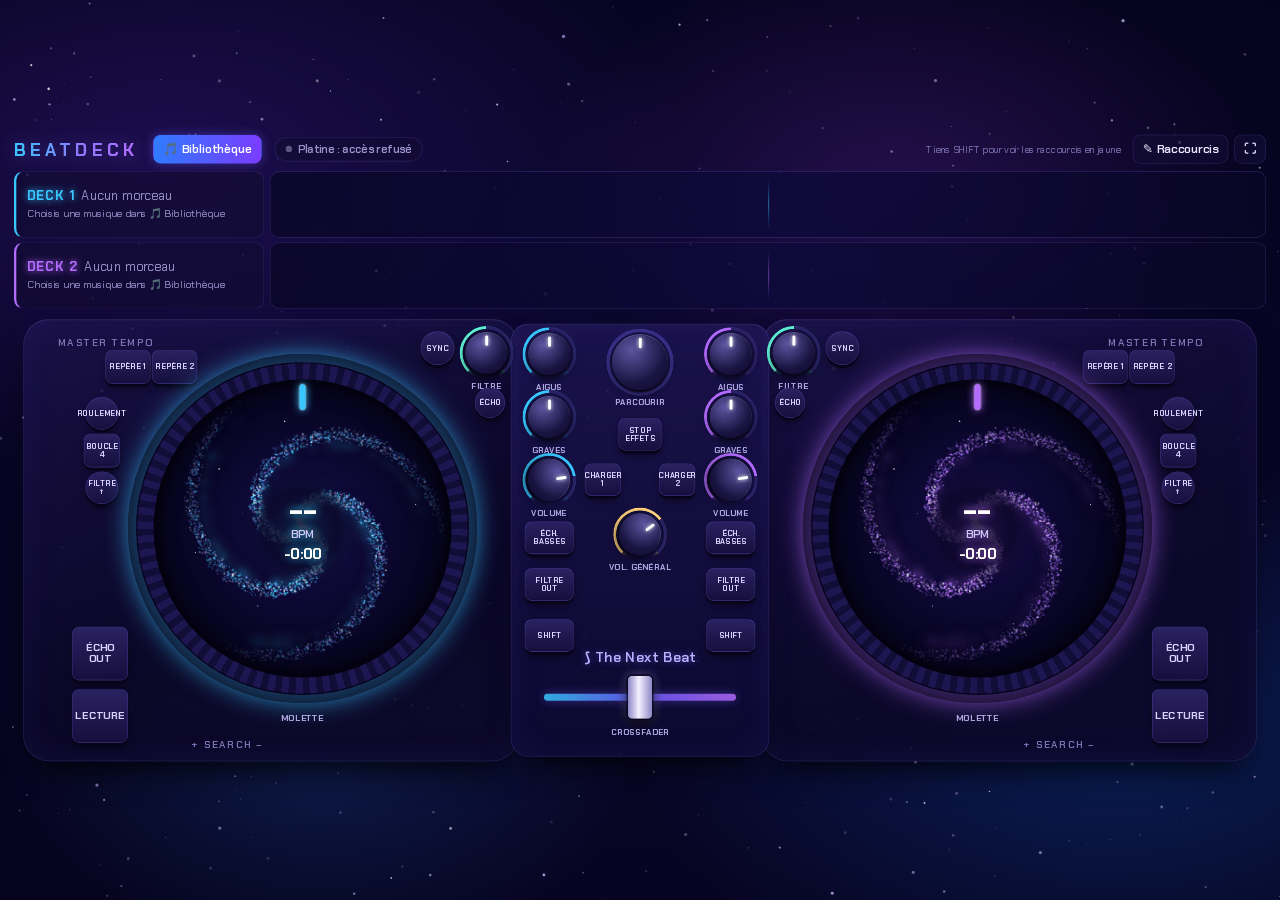
==== commit bbc4b232: "Add files via upload" ====
--- a/index.html
+++ b/index.html
@@ -5,12 +5,13 @@
 <title>BeatDeck</title>
 <link rel="preconnect" href="https://fonts.googleapis.com"><link rel="preconnect" href="https://fonts.gstatic.com" crossorigin>
 <link href="https://fonts.googleapis.com/css2?family=Chakra+Petch:wght@500;600;700&display=swap" rel="stylesheet">
-<link rel="stylesheet" href="bd-style.css?v=6.2.0">
+<link rel="stylesheet" href="bd-style.css?v=6.3.0">
 </head><body>
 <canvas id="ciel"></canvas>
 <div id="vp"><div id="stage">
   <header id="top">
     <b id="logo">BEATDECK</b>
+    <button class="hb bibb" id="bBib" title="Tes musiques et tes duos">🎵 Bibliothèque</button>
     <button id="plat" class="pill" title="Ta platine : connexion et configuration">Platine…</button>
     <span class="sp"></span>
     <span class="aide">Tiens SHIFT pour voir les raccourcis en jaune</span>
@@ -21,6 +22,21 @@
   <div id="sx1"></div>
 </div></div>
 <div id="toast"></div>
+
+<!-- Bibliothèque -->
+<div class="pan" id="bib" hidden><div class="card big">
+  <div class="ch2"><div class="tabs" id="bibTabs"><button data-o="sons" class="on">🎵 Mes sons <span id="tS" class="nb"></span></button><button data-o="duos">♥ Mes duos <span id="tD" class="nb"></span></button></div><button id="bibX">Fermer</button></div>
+  <div id="bSons">
+    <div class="row"><button id="ajF" class="fort">＋ Ajouter des musiques</button><button id="ajD">＋ Ajouter un dossier entier</button><span class="sp"></span><small id="bibE" class="mu"></small></div>
+    <input class="inp" id="bibQ" placeholder="Rechercher une musique…">
+    <div id="lSons"></div>
+    <p class="mu petit">Touche un nom pour le choisir, puis 1 ou 2 pour le mettre sur un deck. Sur ta platine : tourne PARCOURIR puis appuie sur CHARGER 1 ou CHARGER 2. ♥ = la musique fait partie d'un duo.</p>
+  </div>
+  <div id="bDuos" hidden>
+    <div class="row"><button id="duoNv" class="fort">＋ Créer un duo</button><span class="sp"></span><small class="mu">Quand tu charges le 1er morceau d'un duo, le 2e se met tout seul sur l'autre deck.</small></div>
+    <div id="lDuos"></div>
+  </div>
+</div></div>
 
 <!-- Ta platine -->
 <div class="pan" id="platp" hidden><div class="card">
@@ -48,10 +64,11 @@
   <div class="row"><button id="capB">Revenir</button><button id="capS">Passer (cette commande n'envoie rien)</button><span class="sp"></span><button id="capX">Arrêter</button></div>
 </div></div>
 
-<script src="bd-interface.js?v=6.2.0"></script>
-<script src="bd-son.js?v=6.2.0"></script>
-<script src="bd-commandes.js?v=6.2.0"></script>
-<script src="bd-raccourcis.js?v=6.2.0"></script>
-<script src="bd-platine.js?v=6.2.0"></script>
+<script src="bd-interface.js?v=6.3.0"></script>
+<script src="bd-son.js?v=6.3.0"></script>
+<script src="bd-commandes.js?v=6.3.0"></script>
+<script src="bd-raccourcis.js?v=6.3.0"></script>
+<script src="bd-bibliotheque.js?v=6.3.0"></script>
+<script src="bd-platine.js?v=6.3.0"></script>
 <script>demarrer()</script>
 </body></html>
--- a/bd-style.css
+++ b/bd-style.css
@@ -148,3 +148,30 @@
 .rItem{display:block;width:100%;text-align:left;margin:5px 0;padding:10px 12px;background:#140e3a}
 .rItem b{display:block;font-size:15px}.rItem small{display:block;color:var(--mu);font-weight:500;margin-top:3px;line-height:1.35}
 .rItem.sel{border-color:var(--or);background:#2a1f5c;box-shadow:0 0 14px #ffd27a44}
+
+/* ---- bibliothèque ---- */
+.hb.bibb{background:linear-gradient(90deg,#2f7bff,#7b3cff);color:#fff;border-color:transparent;margin-left:14px;box-shadow:0 0 18px #6b5cff66}
+.card.big{width:min(980px,97vw);height:92vh;display:flex;flex-direction:column}
+.card.big>div:not(.ch2){display:flex;flex-direction:column;min-height:0;flex:1}
+#bib .ch2{gap:10px}#bib .tabs{flex:1;margin:0}
+.nb{font-size:13px;opacity:.75;margin-left:4px}
+.inp{width:100%;padding:11px 12px;border-radius:12px;background:#0a0628;color:var(--tx);border:1px solid var(--bord);font:inherit;font-size:16px;margin:6px 0}
+#lSons,#lDuos{flex:1;overflow:auto;margin-top:6px;padding-right:4px}
+.ls{display:flex;align-items:center;gap:8px;padding:8px 10px;border-radius:12px;border:1px solid transparent;margin:3px 0;background:#120c34aa}
+.ls.sel{border-color:var(--or);background:#2a1f5c;box-shadow:0 0 14px #ffd27a33}
+.ls .nm{flex:1;min-width:0;overflow:hidden;text-overflow:ellipsis;white-space:nowrap;font-weight:600;font-size:16px;cursor:pointer}
+.ls .nm small{display:block;color:var(--mu);font-weight:500;font-size:13px;margin-top:2px}
+.ls button{min-width:46px;padding:9px 0;font-weight:700;font-size:16px}
+.ls .d0{color:var(--d0);border-color:#38c8ff66}.ls .d1{color:var(--d1);border-color:#b46bff66}
+.ls .sup{min-width:38px;color:var(--mu);background:transparent}
+.coeur{font-style:normal;color:#ff6f9f;margin-right:6px}
+.vide{color:var(--mu);text-align:center;padding:30px 10px;line-height:1.5}
+.petit{font-size:13px;margin:8px 0 0}
+.pick{display:block;width:100%;text-align:left;margin:4px 0;padding:10px 12px;background:#140e3a;font-size:16px}
+.pick small{display:block;color:var(--mu);font-weight:500;font-size:13px}
+.duo{background:#120c34cc;border:1px solid var(--bord);border-radius:16px;padding:12px 14px;margin:8px 0}
+.duo .dt{display:flex;align-items:center;gap:10px;font-size:19px;font-weight:700;flex-wrap:wrap}
+.duo .dt i{font-style:normal;color:#ff6f9f}.duo .dt .d0{color:var(--d0)}.duo .dt .d1{color:var(--d1)}
+.duo .dm{display:flex;gap:20px;color:var(--mu)}
+.duo ul{margin:8px 0;padding-left:20px;color:#cfc8ff}.duo li{margin:3px 0}
+.duo .cons{margin:6px 0}
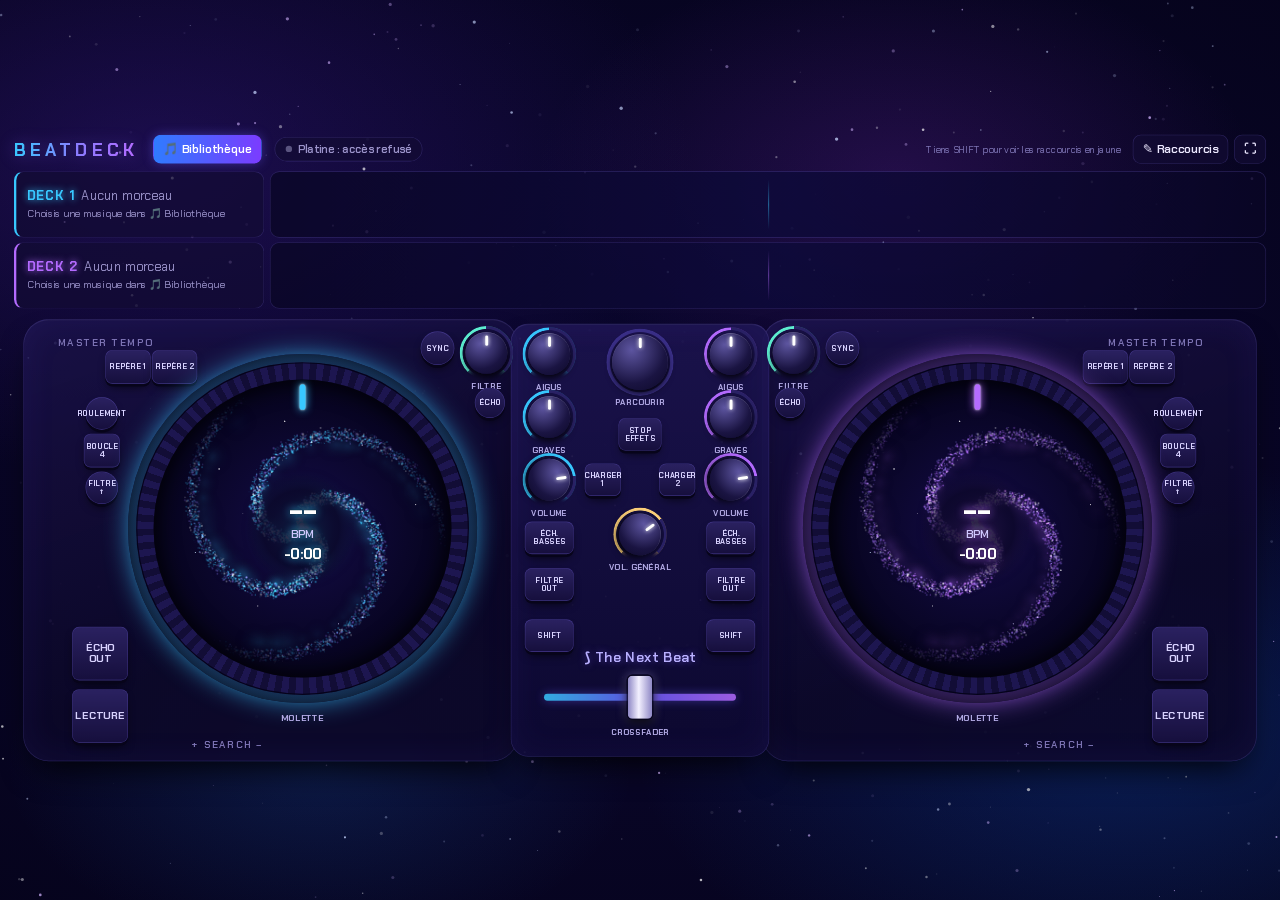
==== commit 328c52d3: "Add files via upload" ====
--- a/index.html
+++ b/index.html
@@ -5,7 +5,7 @@
 <title>BeatDeck</title>
 <link rel="preconnect" href="https://fonts.googleapis.com"><link rel="preconnect" href="https://fonts.gstatic.com" crossorigin>
 <link href="https://fonts.googleapis.com/css2?family=Chakra+Petch:wght@500;600;700&display=swap" rel="stylesheet">
-<link rel="stylesheet" href="bd-style.css?v=6.3.0">
+<link rel="stylesheet" href="bd-style.css?v=6.4.0">
 </head><body>
 <canvas id="ciel"></canvas>
 <div id="vp"><div id="stage">
@@ -38,6 +38,17 @@
   </div>
 </div></div>
 
+<!-- Préparer la transition d'un duo -->
+<div class="pan" id="prep" hidden><div class="card big">
+  <div class="ch2"><h2 id="prT"></h2><span class="sp"></span><button id="prX">Fermer</button></div>
+  <div id="prV"></div>
+  <p class="mu petit">Les propositions viennent de l'analyse des deux morceaux (estimation) : écoute-les, modifie-les si besoin, puis valide celle que tu préfères. « Écouter » joue les 12 secondes avant la transition puis la transition, avec le guide en bas de l'écran.</p>
+  <div id="prL"></div>
+</div></div>
+
+<!-- Guide « faire semblant » -->
+<div id="guide" hidden><span id="gC"></span><span id="gT"></span></div>
+
 <!-- Ta platine -->
 <div class="pan" id="platp" hidden><div class="card">
   <div class="ch2"><h2>Ta platine</h2><span class="sp"></span><button class="x">Fermer</button></div>
@@ -64,11 +75,12 @@
   <div class="row"><button id="capB">Revenir</button><button id="capS">Passer (cette commande n'envoie rien)</button><span class="sp"></span><button id="capX">Arrêter</button></div>
 </div></div>
 
-<script src="bd-interface.js?v=6.3.0"></script>
-<script src="bd-son.js?v=6.3.0"></script>
-<script src="bd-commandes.js?v=6.3.0"></script>
-<script src="bd-raccourcis.js?v=6.3.0"></script>
-<script src="bd-bibliotheque.js?v=6.3.0"></script>
-<script src="bd-platine.js?v=6.3.0"></script>
+<script src="bd-interface.js?v=6.4.0"></script>
+<script src="bd-son.js?v=6.4.0"></script>
+<script src="bd-commandes.js?v=6.4.0"></script>
+<script src="bd-raccourcis.js?v=6.4.0"></script>
+<script src="bd-bibliotheque.js?v=6.4.0"></script>
+<script src="bd-auto.js?v=6.4.0"></script>
+<script src="bd-platine.js?v=6.4.0"></script>
 <script>demarrer()</script>
 </body></html>
--- a/bd-style.css
+++ b/bd-style.css
@@ -152,7 +152,8 @@
 /* ---- bibliothèque ---- */
 .hb.bibb{background:linear-gradient(90deg,#2f7bff,#7b3cff);color:#fff;border-color:transparent;margin-left:14px;box-shadow:0 0 18px #6b5cff66}
 .card.big{width:min(980px,97vw);height:92vh;display:flex;flex-direction:column}
-.card.big>div:not(.ch2){display:flex;flex-direction:column;min-height:0;flex:1}
+#bib .card.big>div:not(.ch2){display:flex;flex-direction:column;min-height:0;flex:1}
+#prV{flex:none}#prL{flex:1;min-height:0;overflow:auto}
 #bib .ch2{gap:10px}#bib .tabs{flex:1;margin:0}
 .nb{font-size:13px;opacity:.75;margin-left:4px}
 .inp{width:100%;padding:11px 12px;border-radius:12px;background:#0a0628;color:var(--tx);border:1px solid var(--bord);font:inherit;font-size:16px;margin:6px 0}
@@ -175,3 +176,34 @@
 .duo .dm{display:flex;gap:20px;color:var(--mu)}
 .duo ul{margin:8px 0;padding-left:20px;color:#cfc8ff}.duo li{margin:3px 0}
 .duo .cons{margin:6px 0}
+
+/* ---- mode DJ automatique : logo discret ---- */
+#logo{cursor:default;user-select:none}
+#logo.auto{animation:lueur 3s ease-in-out infinite}
+@keyframes lueur{50%{filter:drop-shadow(0 0 22px #9b7bffcc) brightness(1.25)}}
+/* ---- guide « faire semblant » ---- */
+#guide{position:fixed;left:50%;bottom:10px;transform:translateX(-50%);z-index:30;display:flex;align-items:center;gap:14px;max-width:94vw;
+  background:linear-gradient(90deg,#0f3b47f2,#24145af2);border:1px solid #5ef0d2aa;border-radius:16px;padding:10px 18px;box-shadow:0 0 30px #5ef0d244;pointer-events:none}
+#gC{font-weight:700;color:#5ef0d2;white-space:nowrap;font-size:17px}#gT{font-size:18px;font-weight:600}
+#guide.maint{background:linear-gradient(90deg,#5ef0d2,#7b3cff);border-color:#fff}#guide.maint #gC,#guide.maint #gT{color:#05031a}
+.ctl.guide{outline:5px solid #5ef0d2!important;outline-offset:7px;border-radius:14px;animation:gpulse .6s infinite alternate}
+.knob.guide,.round.guide,.jog.guide{border-radius:50%}
+@keyframes gpulse{to{outline-color:#5ef0d244;box-shadow:0 0 30px #5ef0d2}}
+/* ---- préparer la transition ---- */
+#prT{font-size:20px}#prT i{font-style:normal;color:#ff6f9f}#prT .d0{color:var(--d0)}#prT .d1{color:var(--d1)}
+#prL{flex:1;overflow:auto}
+.valide{background:#0f3b47aa;border:1px solid #5ef0d288;border-radius:12px;padding:8px 12px;color:#bff7ea;margin:6px 0}
+.valide button{margin-left:10px;padding:5px 10px}
+.prop{background:#120c34cc;border:1px solid var(--bord);border-radius:16px;padding:12px 14px;margin:8px 0}
+.prop.ok{border-color:#5ef0d2;box-shadow:0 0 18px #5ef0d233}
+.prop .ph{display:flex;align-items:center;gap:10px;font-size:18px}.prop .et{color:var(--or);letter-spacing:2px}
+.tag{font-size:12px;border:1px solid var(--bord);border-radius:10px;padding:2px 8px;color:var(--mu)}.tag.v{color:#5ef0d2;border-color:#5ef0d288}
+.prop ul{margin:6px 0;padding-left:20px;color:#cfc8ff}.prop li{margin:2px 0}
+.fr small{display:block;color:var(--mu);margin-top:6px}
+.frise{position:relative;height:30px;background:#0a0628;border-radius:6px;overflow:hidden;margin-top:2px}
+.frise i{position:absolute;bottom:0;border-right:1px solid #0a0628}
+.frise i.fort{background:#7b3cffcc}.frise i.moyen{background:#2f7bff99}.frise i.calme{background:#38c8ff44}
+.frise b{position:absolute;top:0;bottom:0;width:3px;margin-left:-1px;box-shadow:0 0 8px currentColor}
+.prop button.stop{background:#5a1430;border-color:#ff6f9f}
+.modif{border-top:1px solid var(--bord);margin-top:8px;padding-top:6px}.modif .row span{min-width:220px;color:#cfc8ff}
+.modif button.on{background:linear-gradient(90deg,#2f7bff,#7b3cff);color:#fff}
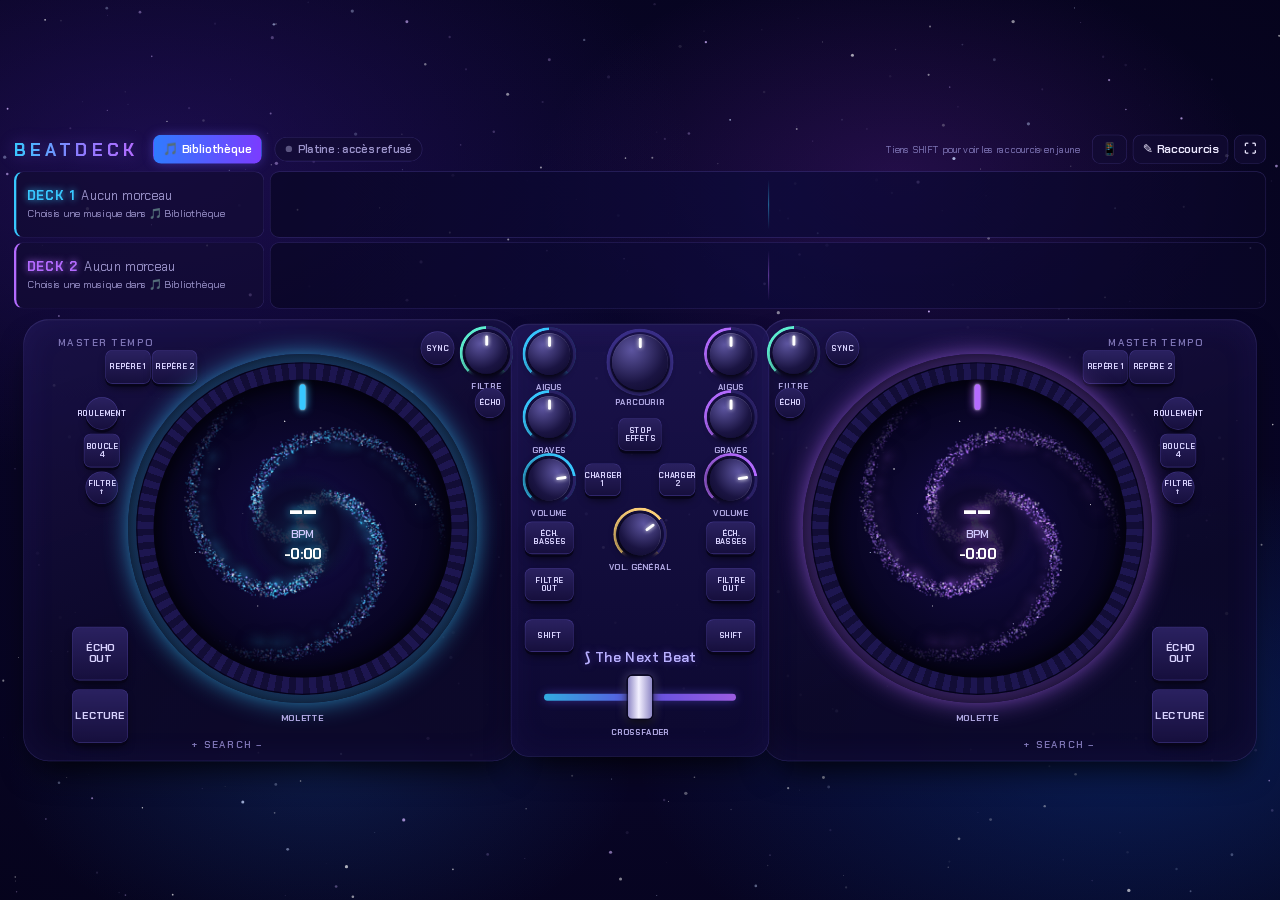
==== commit 37b12d8d: "Add files via upload" ====
--- a/index.html
+++ b/index.html
@@ -5,7 +5,7 @@
 <title>BeatDeck</title>
 <link rel="preconnect" href="https://fonts.googleapis.com"><link rel="preconnect" href="https://fonts.gstatic.com" crossorigin>
 <link href="https://fonts.googleapis.com/css2?family=Chakra+Petch:wght@500;600;700&display=swap" rel="stylesheet">
-<link rel="stylesheet" href="bd-style.css?v=6.4.0">
+<link rel="stylesheet" href="bd-style.css?v=6.6.0">
 </head><body>
 <canvas id="ciel"></canvas>
 <div id="vp"><div id="stage">
@@ -15,6 +15,7 @@
     <button id="plat" class="pill" title="Ta platine : connexion et configuration">Platine…</button>
     <span class="sp"></span>
     <span class="aide">Tiens SHIFT pour voir les raccourcis en jaune</span>
+    <button class="hb" id="bTel" title="Télécommande depuis ton téléphone">📱</button>
     <button class="hb" id="bEd" title="Choisir quel raccourci va sur quel bouton">✎ Raccourcis</button>
     <button class="hb" id="fs" title="Plein écran">⛶</button>
   </header>
@@ -49,6 +50,19 @@
 <!-- Guide « faire semblant » -->
 <div id="guide" hidden><span id="gC"></span><span id="gT"></span></div>
 
+<!-- Télécommande -->
+<div class="pan" id="telp" hidden><div class="card">
+  <div class="ch2"><h2>📱 Télécommande</h2><span class="sp"></span><button class="x">Fermer</button></div>
+  <p>Depuis ton téléphone, tu peux choisir une musique pour le deck 1 ou 2, faire passer une demande ensuite, lancer un duo, ou faire lecture / pause. Les musiques restent sur la tablette. Les deux appareils doivent avoir internet.</p>
+  <p id="telE" class="info"></p>
+  <div class="row"><button id="telOn" class="fort">Activer la télécommande</button></div>
+  <div id="telZ" hidden>
+    <p><b>Sur ton téléphone :</b> scanne ce code avec l'appareil photo, ou ouvre le lien et tape le code.</p>
+    <div class="telq"><div id="telQR"></div><div><div class="mu">Code</div><div id="telCode" class="telcode"></div><div class="mu petit" id="telLien"></div></div></div>
+    <div class="row"><button id="telNv">Nouveau code</button></div>
+  </div>
+</div></div>
+
 <!-- Ta platine -->
 <div class="pan" id="platp" hidden><div class="card">
   <div class="ch2"><h2>Ta platine</h2><span class="sp"></span><button class="x">Fermer</button></div>
@@ -75,12 +89,15 @@
   <div class="row"><button id="capB">Revenir</button><button id="capS">Passer (cette commande n'envoie rien)</button><span class="sp"></span><button id="capX">Arrêter</button></div>
 </div></div>
 
-<script src="bd-interface.js?v=6.4.0"></script>
-<script src="bd-son.js?v=6.4.0"></script>
-<script src="bd-commandes.js?v=6.4.0"></script>
-<script src="bd-raccourcis.js?v=6.4.0"></script>
-<script src="bd-bibliotheque.js?v=6.4.0"></script>
-<script src="bd-auto.js?v=6.4.0"></script>
-<script src="bd-platine.js?v=6.4.0"></script>
+<script src="peerjs.min.js"></script>
+<script src="qrcode.js"></script>
+<script src="bd-interface.js?v=6.6.0"></script>
+<script src="bd-son.js?v=6.6.0"></script>
+<script src="bd-commandes.js?v=6.6.0"></script>
+<script src="bd-raccourcis.js?v=6.6.0"></script>
+<script src="bd-bibliotheque.js?v=6.6.0"></script>
+<script src="bd-auto.js?v=6.6.0"></script>
+<script src="bd-telecommande.js?v=6.6.0"></script>
+<script src="bd-platine.js?v=6.6.0"></script>
 <script>demarrer()</script>
 </body></html>
--- a/bd-style.css
+++ b/bd-style.css
@@ -207,3 +207,14 @@
 .prop button.stop{background:#5a1430;border-color:#ff6f9f}
 .modif{border-top:1px solid var(--bord);margin-top:8px;padding-top:6px}.modif .row span{min-width:220px;color:#cfc8ff}
 .modif button.on{background:linear-gradient(90deg,#2f7bff,#7b3cff);color:#fff}
+
+/* ---- télécommande ---- */
+#bTel.on{background:linear-gradient(90deg,#14806b,#2f7bff);color:#fff;border-color:transparent;box-shadow:0 0 16px #5ef0d266}
+.telq{display:flex;gap:18px;align-items:center;flex-wrap:wrap;margin:8px 0}
+#telQR{background:#fff;border-radius:12px;padding:6px;line-height:0}#telQR svg{width:190px;height:190px}
+.telcode{font-size:40px;font-weight:700;letter-spacing:8px;color:#5ef0d2}
+#telLien{word-break:break-all;max-width:300px}
+.info.ok{border-color:#5ef0d288;color:#bff7ea}
+
+.ptit{display:flex;align-items:center;gap:10px;font-size:15px;color:#cfc8ff;margin:12px 0 4px}.ptit button{padding:5px 10px;font-size:13px}
+.duo.prop2{border-style:dashed;border-color:#5ef0d266}.duo .tag{font-size:13px;font-weight:600}
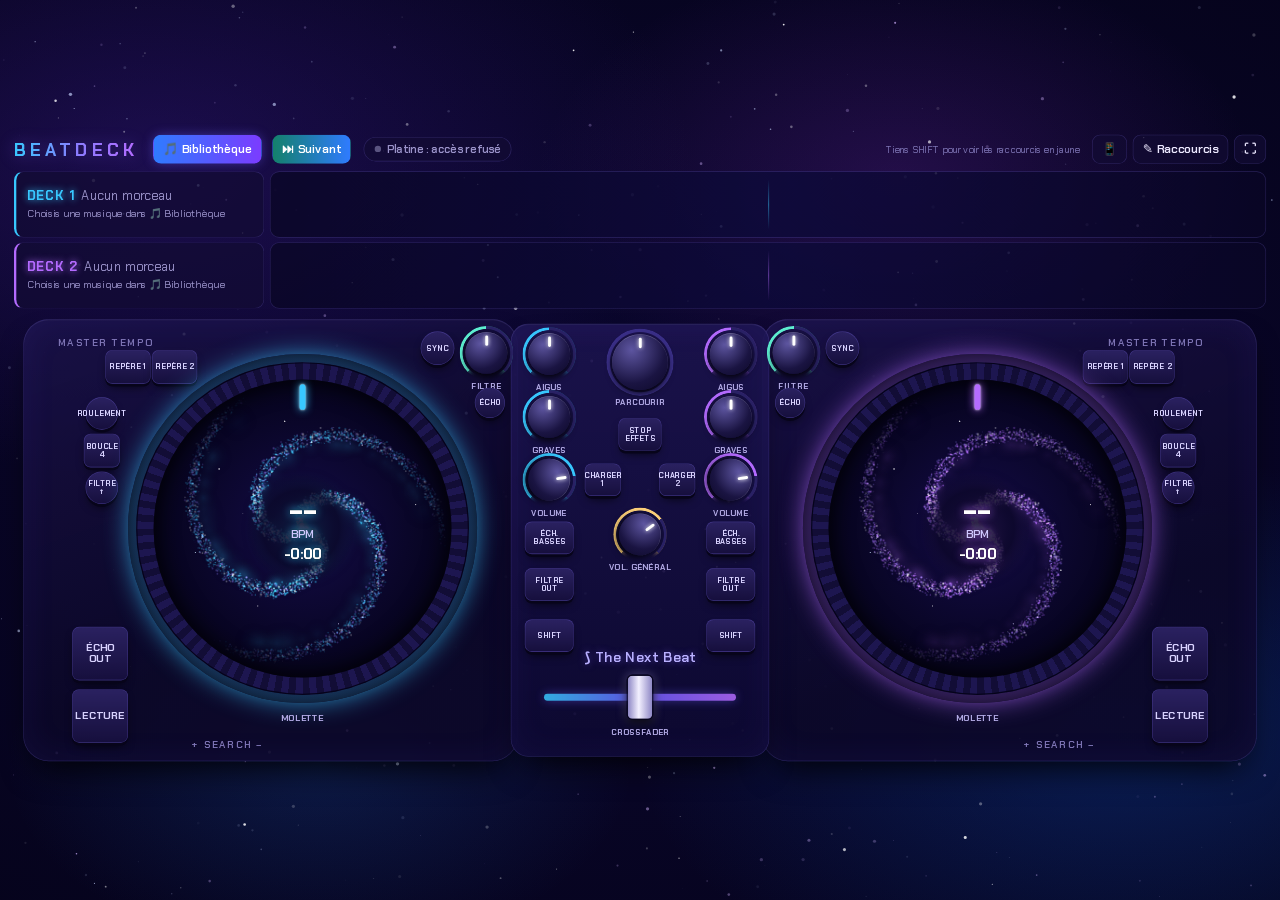
==== commit 746cdcfc: "Add files via upload" ====
--- a/index.html
+++ b/index.html
@@ -5,13 +5,14 @@
 <title>BeatDeck</title>
 <link rel="preconnect" href="https://fonts.googleapis.com"><link rel="preconnect" href="https://fonts.gstatic.com" crossorigin>
 <link href="https://fonts.googleapis.com/css2?family=Chakra+Petch:wght@500;600;700&display=swap" rel="stylesheet">
-<link rel="stylesheet" href="bd-style.css?v=6.6.0">
+<link rel="stylesheet" href="bd-style.css?v=6.9.0">
 </head><body>
 <canvas id="ciel"></canvas>
 <div id="vp"><div id="stage">
   <header id="top">
     <b id="logo">BEATDECK</b>
     <button class="hb bibb" id="bBib" title="Tes musiques et tes duos">🎵 Bibliothèque</button>
+    <button class="hb suiv" id="bSuiv" title="Passer à la musique suivante maintenant, avec une transition fluide">⏭ Suivant</button>
     <button id="plat" class="pill" title="Ta platine : connexion et configuration">Platine…</button>
     <span class="sp"></span>
     <span class="aide">Tiens SHIFT pour voir les raccourcis en jaune</span>
@@ -44,6 +45,8 @@
   <div class="ch2"><h2 id="prT"></h2><span class="sp"></span><button id="prX">Fermer</button></div>
   <div id="prV"></div>
   <p class="mu petit">Les propositions viennent de l'analyse des deux morceaux (estimation) : écoute-les, modifie-les si besoin, puis valide celle que tu préfères. « Écouter » joue les 12 secondes avant la transition puis la transition, avec le guide en bas de l'écran.</p>
+  <div class="row vidrow"><button id="prVidB" class="fort">🎬 Copier la transition d'une vidéo de DJ</button><span class="mu petit">Une vidéo où un DJ enchaîne ces deux mêmes musiques : l'appli retrouve ce qu'il a fait et le refait avec tes fichiers.</span></div>
+  <p id="prVid" class="info" hidden></p>
   <div id="prL"></div>
 </div></div>
 
@@ -91,13 +94,15 @@
 
 <script src="peerjs.min.js"></script>
 <script src="qrcode.js"></script>
-<script src="bd-interface.js?v=6.6.0"></script>
-<script src="bd-son.js?v=6.6.0"></script>
-<script src="bd-commandes.js?v=6.6.0"></script>
-<script src="bd-raccourcis.js?v=6.6.0"></script>
-<script src="bd-bibliotheque.js?v=6.6.0"></script>
-<script src="bd-auto.js?v=6.6.0"></script>
-<script src="bd-telecommande.js?v=6.6.0"></script>
-<script src="bd-platine.js?v=6.6.0"></script>
+<script src="bd-interface.js?v=6.9.0"></script>
+<script src="bd-son.js?v=6.9.0"></script>
+<script src="bd-commandes.js?v=6.9.0"></script>
+<script src="bd-raccourcis.js?v=6.9.0"></script>
+<script src="bd-bibliotheque.js?v=6.9.0"></script>
+<script src="bd-auto.js?v=6.9.0"></script>
+<script src="bd-cerveau.js?v=6.9.0"></script>
+<script src="bd-video.js?v=6.9.0"></script>
+<script src="bd-telecommande.js?v=6.9.0"></script>
+<script src="bd-platine.js?v=6.9.0"></script>
 <script>demarrer()</script>
 </body></html>
--- a/bd-style.css
+++ b/bd-style.css
@@ -218,3 +218,9 @@
 
 .ptit{display:flex;align-items:center;gap:10px;font-size:15px;color:#cfc8ff;margin:12px 0 4px}.ptit button{padding:5px 10px;font-size:13px}
 .duo.prop2{border-style:dashed;border-color:#5ef0d266}.duo .tag{font-size:13px;font-weight:600}
+.hb.suiv{background:linear-gradient(90deg,#14806b,#2f7bff);color:#fff;border-color:transparent;margin-left:8px}
+.tel-suiv{width:100%;margin-top:10px;font-size:19px;padding:14px;background:linear-gradient(90deg,#14806b,#2f7bff);border-color:transparent;color:#fff}
+.resume{margin:6px 0;padding:8px 12px;border-left:3px solid var(--or);background:#0a0628;border-radius:8px;color:#fff;font-weight:600}
+
+.info.err{border-color:#ff6f9f;color:#ffc5d6}
+.vidrow{display:flex;gap:10px;align-items:center;flex-wrap:wrap;margin:6px 0 8px}
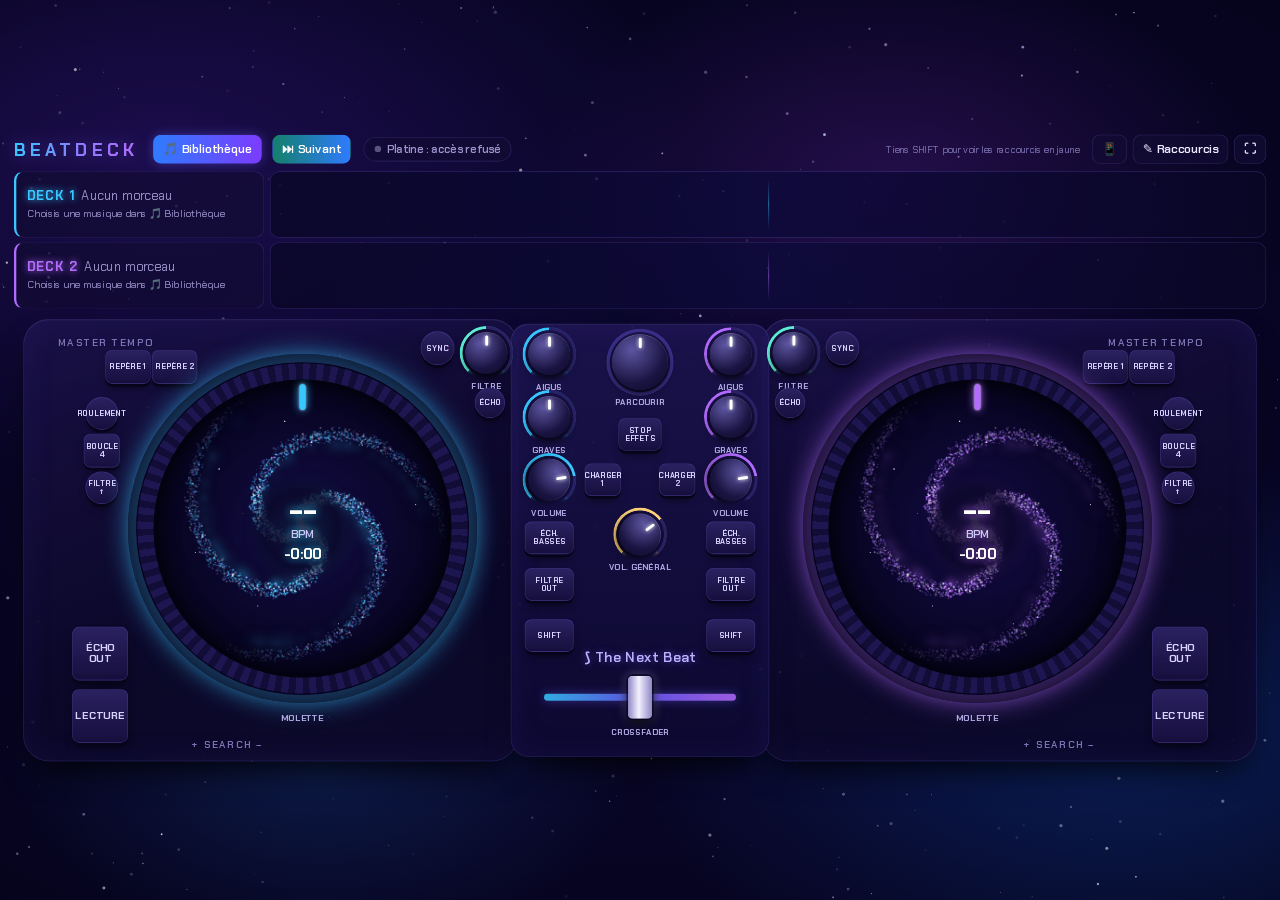
==== commit 08c4f91d: "Add files via upload" ====
--- a/index.html
+++ b/index.html
@@ -5,7 +5,7 @@
 <title>BeatDeck</title>
 <link rel="preconnect" href="https://fonts.googleapis.com"><link rel="preconnect" href="https://fonts.gstatic.com" crossorigin>
 <link href="https://fonts.googleapis.com/css2?family=Chakra+Petch:wght@500;600;700&display=swap" rel="stylesheet">
-<link rel="stylesheet" href="bd-style.css?v=6.9.0">
+<link rel="stylesheet" href="bd-style.css?v=6.10.0">
 </head><body>
 <canvas id="ciel"></canvas>
 <div id="vp"><div id="stage">
@@ -35,7 +35,8 @@
     <p class="mu petit">Touche un nom pour le choisir, puis 1 ou 2 pour le mettre sur un deck. Sur ta platine : tourne PARCOURIR puis appuie sur CHARGER 1 ou CHARGER 2. ♥ = la musique fait partie d'un duo.</p>
   </div>
   <div id="bDuos" hidden>
-    <div class="row"><button id="duoNv" class="fort">＋ Créer un duo</button><span class="sp"></span><small class="mu">Quand tu charges le 1er morceau d'un duo, le 2e se met tout seul sur l'autre deck.</small></div>
+    <div class="row"><button id="duoNv" class="fort">＋ Créer un duo</button><button id="duoVid" class="vid">🎬 Mettre une vidéo de DJ</button><span class="sp"></span><small class="mu">Quand tu charges le 1er morceau d'un duo, le 2e se met tout seul sur l'autre deck.<br>🎬 Mets la vidéo d'un DJ : l'appli reconnaît les 2 musiques, crée le duo et copie sa transition.</small></div>
+    <p id="bibVid" class="info" hidden></p>
     <div id="lDuos"></div>
   </div>
 </div></div>
@@ -94,15 +95,15 @@
 
 <script src="peerjs.min.js"></script>
 <script src="qrcode.js"></script>
-<script src="bd-interface.js?v=6.9.0"></script>
-<script src="bd-son.js?v=6.9.0"></script>
-<script src="bd-commandes.js?v=6.9.0"></script>
-<script src="bd-raccourcis.js?v=6.9.0"></script>
-<script src="bd-bibliotheque.js?v=6.9.0"></script>
-<script src="bd-auto.js?v=6.9.0"></script>
-<script src="bd-cerveau.js?v=6.9.0"></script>
-<script src="bd-video.js?v=6.9.0"></script>
-<script src="bd-telecommande.js?v=6.9.0"></script>
-<script src="bd-platine.js?v=6.9.0"></script>
+<script src="bd-interface.js?v=6.10.0"></script>
+<script src="bd-son.js?v=6.10.0"></script>
+<script src="bd-commandes.js?v=6.10.0"></script>
+<script src="bd-raccourcis.js?v=6.10.0"></script>
+<script src="bd-bibliotheque.js?v=6.10.0"></script>
+<script src="bd-auto.js?v=6.10.0"></script>
+<script src="bd-cerveau.js?v=6.10.0"></script>
+<script src="bd-video.js?v=6.10.0"></script>
+<script src="bd-telecommande.js?v=6.10.0"></script>
+<script src="bd-platine.js?v=6.10.0"></script>
 <script>demarrer()</script>
 </body></html>
--- a/bd-style.css
+++ b/bd-style.css
@@ -224,3 +224,4 @@
 
 .info.err{border-color:#ff6f9f;color:#ffc5d6}
 .vidrow{display:flex;gap:10px;align-items:center;flex-wrap:wrap;margin:6px 0 8px}
+button.vid{background:linear-gradient(135deg,#ff4fa3,#8a3cff);border-color:#ff8fd0;color:#fff;font-weight:700}
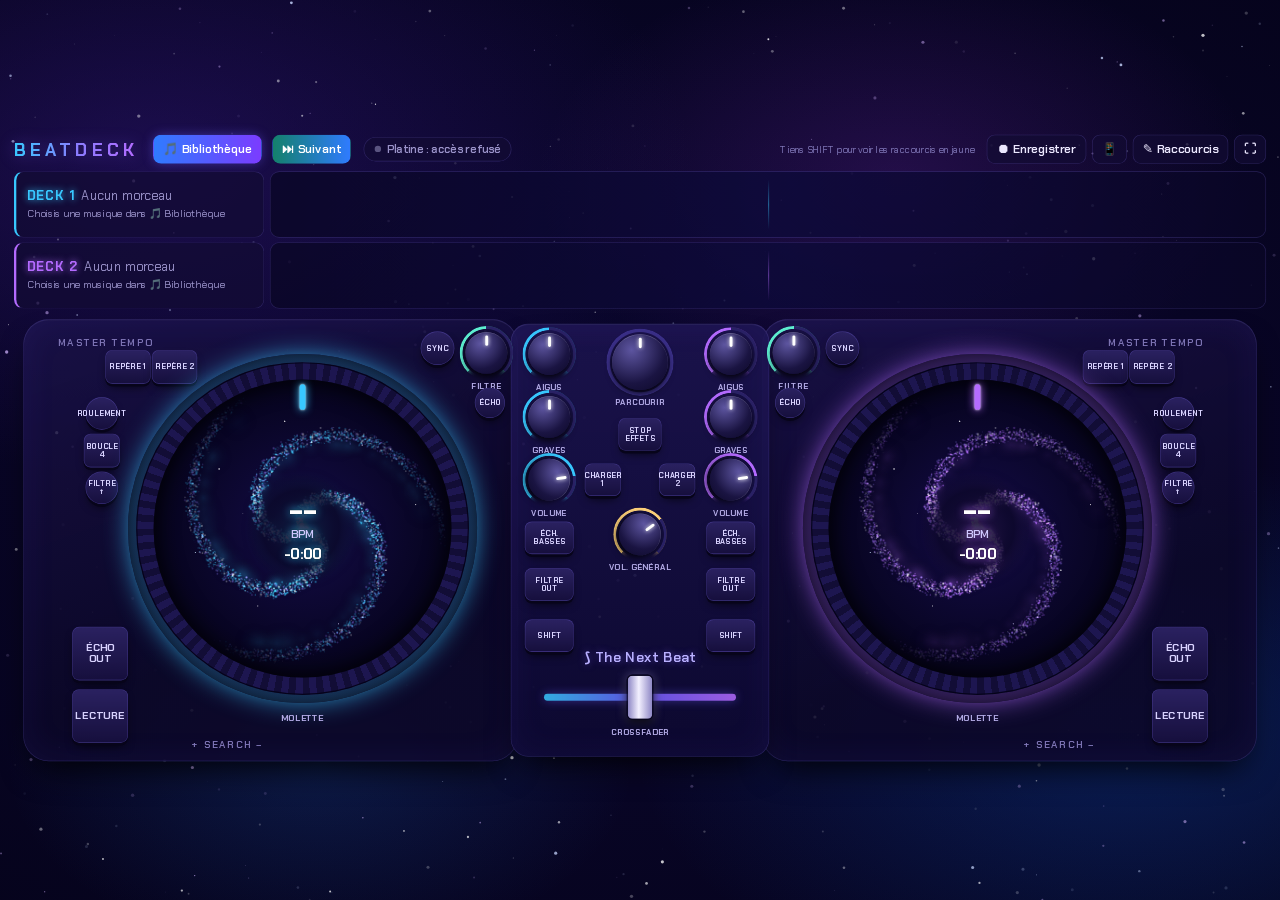
==== commit fd865401: "Add files via upload" ====
--- a/index.html
+++ b/index.html
@@ -5,7 +5,7 @@
 <title>BeatDeck</title>
 <link rel="preconnect" href="https://fonts.googleapis.com"><link rel="preconnect" href="https://fonts.gstatic.com" crossorigin>
 <link href="https://fonts.googleapis.com/css2?family=Chakra+Petch:wght@500;600;700&display=swap" rel="stylesheet">
-<link rel="stylesheet" href="bd-style.css?v=6.10.0">
+<link rel="stylesheet" href="bd-style.css?v=6.11.0">
 </head><body>
 <canvas id="ciel"></canvas>
 <div id="vp"><div id="stage">
@@ -16,6 +16,7 @@
     <button id="plat" class="pill" title="Ta platine : connexion et configuration">Platine…</button>
     <span class="sp"></span>
     <span class="aide">Tiens SHIFT pour voir les raccourcis en jaune</span>
+    <button class="hb" id="bRec" title="Enregistrer la soirée">⏺ Enregistrer</button>
     <button class="hb" id="bTel" title="Télécommande depuis ton téléphone">📱</button>
     <button class="hb" id="bEd" title="Choisir quel raccourci va sur quel bouton">✎ Raccourcis</button>
     <button class="hb" id="fs" title="Plein écran">⛶</button>
@@ -27,17 +28,26 @@
 
 <!-- Bibliothèque -->
 <div class="pan" id="bib" hidden><div class="card big">
-  <div class="ch2"><div class="tabs" id="bibTabs"><button data-o="sons" class="on">🎵 Mes sons <span id="tS" class="nb"></span></button><button data-o="duos">♥ Mes duos <span id="tD" class="nb"></span></button></div><button id="bibX">Fermer</button></div>
+  <div class="ch2"><div class="tabs" id="bibTabs"><button data-o="sons" class="on">🎵 Mes sons <span id="tS" class="nb"></span></button><button data-o="duos">♥ Mes duos <span id="tD" class="nb"></span></button><button data-o="file">📋 File d'attente <span id="tF" class="nb"></span></button></div><button id="bibX">Fermer</button></div>
   <div id="bSons">
     <div class="row"><button id="ajF" class="fort">＋ Ajouter des musiques</button><button id="ajD">＋ Ajouter un dossier entier</button><span class="sp"></span><small id="bibE" class="mu"></small></div>
     <input class="inp" id="bibQ" placeholder="Rechercher une musique…">
     <div id="lSons"></div>
-    <p class="mu petit">Touche un nom pour le choisir, puis 1 ou 2 pour le mettre sur un deck. Sur ta platine : tourne PARCOURIR puis appuie sur CHARGER 1 ou CHARGER 2. ♥ = la musique fait partie d'un duo.</p>
+    <p class="mu petit">Touche un nom pour le choisir, puis 1 ou 2 pour le mettre sur un deck. ＋📋 = l'ajouter à la file d'attente. Sur ta platine : tourne PARCOURIR puis appuie sur CHARGER 1 ou CHARGER 2. ♥ = la musique fait partie d'un duo.</p>
+    <div class="sauv"><b>💾 Sauvegarde</b> <small id="svE" class="mu"></small>
+      <div class="row"><button id="svC">💾 Sauvegarder tout (musiques + duos + réglages)</button><button id="svL">💾 Sauvegarde légère (sans les musiques)</button><button id="svR">📂 Restaurer une sauvegarde</button></div>
+      <p id="svP" class="info" hidden></p>
+      <p class="mu petit">La sauvegarde est un fichier « .beatdeck » qui va dans tes Téléchargements. Garde-le aussi sur Google Drive, une clé USB ou ton ordinateur. Si un jour tu perds tout (Chrome vidé, nouvelle tablette), ouvre l'appli et touche « Restaurer ».</p>
+    </div>
   </div>
   <div id="bDuos" hidden>
     <div class="row"><button id="duoNv" class="fort">＋ Créer un duo</button><button id="duoVid" class="vid">🎬 Mettre une vidéo de DJ</button><span class="sp"></span><small class="mu">Quand tu charges le 1er morceau d'un duo, le 2e se met tout seul sur l'autre deck.<br>🎬 Mets la vidéo d'un DJ : l'appli reconnaît les 2 musiques, crée le duo et copie sa transition.</small></div>
     <p id="bibVid" class="info" hidden></p>
     <div id="lDuos"></div>
+  </div>
+  <div id="bFile" hidden>
+    <div class="row"><span class="mu">Les musiques demandées passent dans l'ordre, chacune avec la meilleure transition. Si la musique en cours a un duo, son duo passe d'abord.</span><span class="sp"></span><button id="fileVide" hidden>Vider la file</button></div>
+    <div id="lFile"></div>
   </div>
 </div></div>
 
@@ -65,6 +75,16 @@
     <div class="telq"><div id="telQR"></div><div><div class="mu">Code</div><div id="telCode" class="telcode"></div><div class="mu petit" id="telLien"></div></div></div>
     <div class="row"><button id="telNv">Nouveau code</button></div>
   </div>
+</div></div>
+
+<!-- Enregistrer la soirée -->
+<div class="pan" id="recp" hidden><div class="card">
+  <div class="ch2"><h2>⏺ Enregistrer la soirée</h2><span class="sp"></span><button class="x">Fermer</button></div>
+  <p>Tout ce qui sort des enceintes (musiques, transitions, effets) est enregistré. Quand tu arrêtes, le fichier se télécharge tout seul. Même si l'appli se ferme par accident, l'enregistrement reste gardé dans la tablette et tu peux le récupérer ici.</p>
+  <p id="recE" class="info"></p>
+  <div class="row"><button id="recOn" class="fort">⏺ Démarrer l'enregistrement</button></div>
+  <p class="mu petit" id="recType"></p><p class="mu petit">Environ 85 Mo par heure. Laisse l'appli ouverte au premier plan pendant l'enregistrement.</p>
+  <div id="recL"></div>
 </div></div>
 
 <!-- Ta platine -->
@@ -95,15 +115,16 @@
 
 <script src="peerjs.min.js"></script>
 <script src="qrcode.js"></script>
-<script src="bd-interface.js?v=6.10.0"></script>
-<script src="bd-son.js?v=6.10.0"></script>
-<script src="bd-commandes.js?v=6.10.0"></script>
-<script src="bd-raccourcis.js?v=6.10.0"></script>
-<script src="bd-bibliotheque.js?v=6.10.0"></script>
-<script src="bd-auto.js?v=6.10.0"></script>
-<script src="bd-cerveau.js?v=6.10.0"></script>
-<script src="bd-video.js?v=6.10.0"></script>
-<script src="bd-telecommande.js?v=6.10.0"></script>
-<script src="bd-platine.js?v=6.10.0"></script>
+<script src="bd-interface.js?v=6.11.0"></script>
+<script src="bd-son.js?v=6.11.0"></script>
+<script src="bd-commandes.js?v=6.11.0"></script>
+<script src="bd-raccourcis.js?v=6.11.0"></script>
+<script src="bd-bibliotheque.js?v=6.11.0"></script>
+<script src="bd-auto.js?v=6.11.0"></script>
+<script src="bd-cerveau.js?v=6.11.0"></script>
+<script src="bd-video.js?v=6.11.0"></script>
+<script src="bd-options.js?v=6.11.0"></script>
+<script src="bd-telecommande.js?v=6.11.0"></script>
+<script src="bd-platine.js?v=6.11.0"></script>
 <script>demarrer()</script>
 </body></html>
--- a/bd-style.css
+++ b/bd-style.css
@@ -225,3 +225,14 @@
 .info.err{border-color:#ff6f9f;color:#ffc5d6}
 .vidrow{display:flex;gap:10px;align-items:center;flex-wrap:wrap;margin:6px 0 8px}
 button.vid{background:linear-gradient(135deg,#ff4fa3,#8a3cff);border-color:#ff8fd0;color:#fff;font-weight:700}
+.hb.rec{background:#c3124f;color:#fff;border-color:#ff6f9f;animation:recp 1.4s ease-in-out infinite;font-variant-numeric:tabular-nums}
+.hb.garde:not(.rec){box-shadow:0 0 0 2px #ff6f9f88}
+@keyframes recp{50%{box-shadow:0 0 22px #ff2d6f}}
+.info.rec{border-color:#ff6f9f;color:#ffd0de}
+button.stop{background:#c3124f;color:#fff;border-color:#ff6f9f}
+.ls button.fi{color:#5ef0d2}
+.ls .num{min-width:28px;text-align:center;color:#5ef0d2;font-size:18px}
+.sauv{margin-top:14px;padding:12px;border:1px solid var(--bord);border-radius:14px;background:#0a062880}
+.sauv .row{flex-wrap:wrap;gap:8px;margin:8px 0}
+.alerte{color:#ffb86b!important}
+#recL h3{font-size:16px;margin:16px 0 6px}
